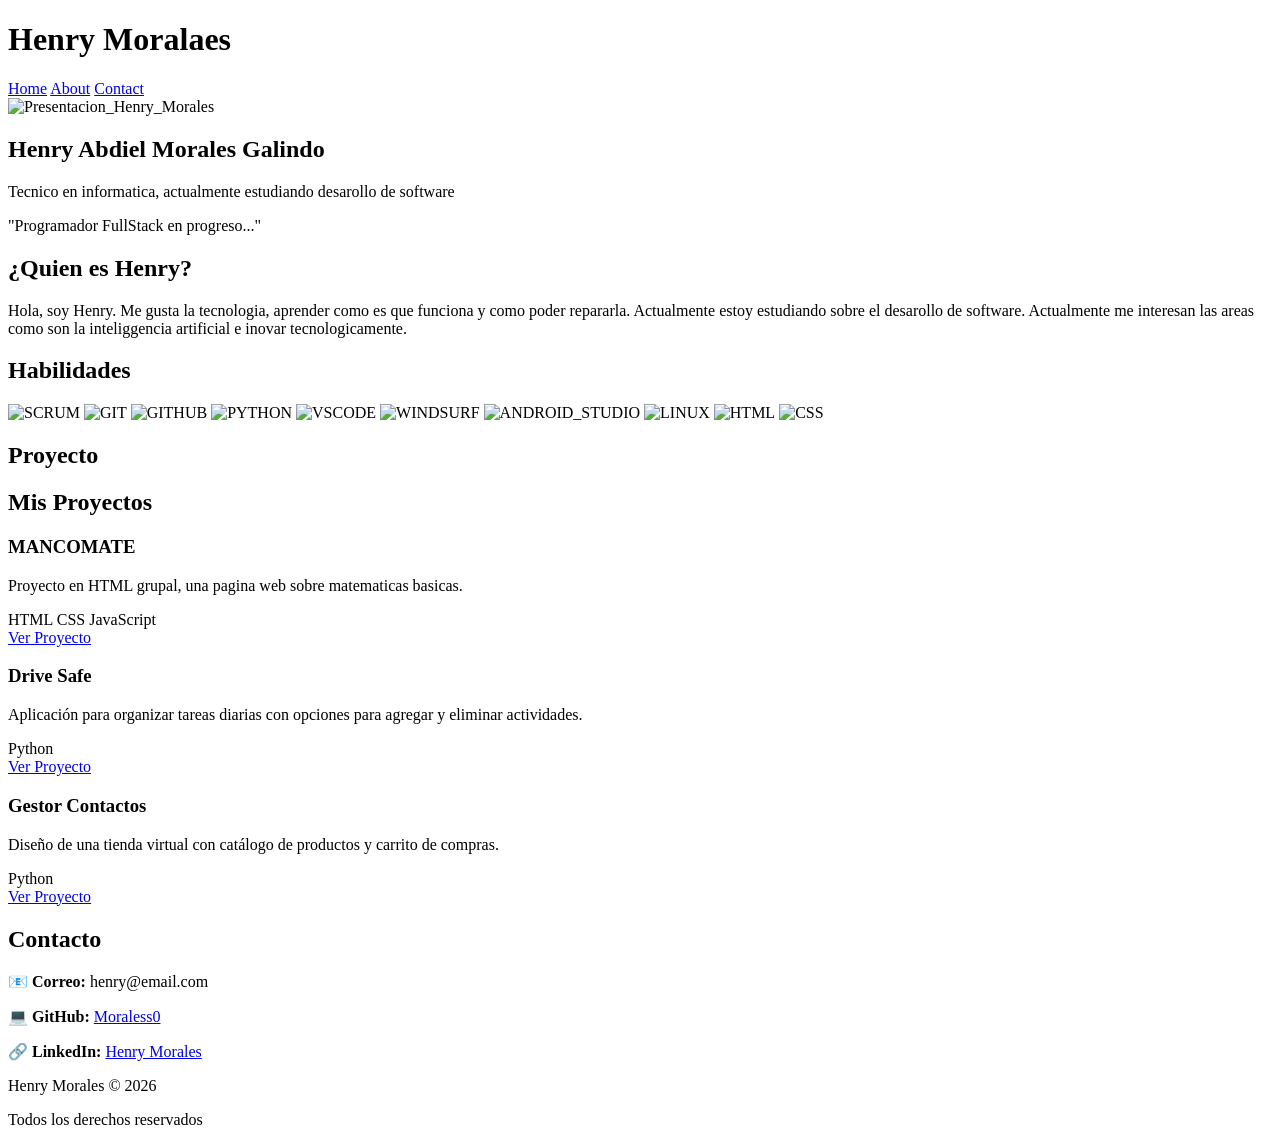
==== index.html @ f267e37b "feat: :sparkles: Se agrega informacion al portafolio" ====
<!DOCTYPE html>
<html lang='es'>

<head>
    <meta charset='utf-8'>
    <meta name='viewport' content='width=device-width, initial-scale=1'>
    <title>Henry Morales</title>
    <link rel='stylesheet' href='./css/style.css'>
</head>

<body>
    <header>
        <h1>Henry Moralaes</h1>
        <nav>
            <a href="/">Home</a>
            <a href="/about">About</a>
            <a href="/contact">Contact</a>
        </nav>
    </header>
    <section>
        <img src="./img/henry_presentacion.jpeg" alt="Presentacion_Henry_Morales" width="300">
        <h2>Henry Abdiel Morales Galindo</h2>
        <p>Tecnico en informatica, actualmente estudiando desarollo de software </p>
        <p>"Programador FullStack en progreso..."</p>
    </section>
    <section>
        <h1>¿Quien es Henry?</h1>
        <p>Hola, soy Henry. Me gusta la tecnologia, aprender como es que funciona y como poder repararla. Actualmente
            estoy estudiando sobre el desarollo de software. Actualmente me interesan las areas como son la
            inteliggencia artificial e inovar tecnologicamente.</p>
    </section>
    <section>
        <h1>Habilidades</h1>
        <img src="./img/scrum.png" alt="SCRUM" width="100px">
        <img src="./img/git-icon.svg" alt="GIT" width="100px">
        <img src="./img/github-icon.svg" alt="GITHUB" width="100px">
        <img src="./img/python.svg" alt="PYTHON" width="100px">
        <img src="./img/vscode.svg" alt="VSCODE" width="100px">
        <img src="./img/windsurf-light.svg" alt="WINDSURF" width="100px">
        <img src="./img/android-icon.svg" alt="ANDROID_STUDIO" width="100px">
        <img src="./img/linux.svg" alt="LINUX" width="100px">
        <img src="./img/html-5.svg" alt="HTML" width="100px">
        <img src="./img/css.svg" alt="CSS" width="100px">
    </section>
    <section>
        <h1>Proyecto</h1>
        <h2>Mis Proyectos</h2>

        <div class="contenedor">

            <div class="card">
                <h3>MANCOMATE</h3>
                <p>
                    Proyecto en HTML grupal, una pagina web sobre matematicas basicas.
                </p>

                <div class="tecnologias">
                    <span>HTML</span>
                    <span>CSS</span>
                    <span>JavaScript</span>
                </div>

                <a href="https://moraless0.github.io/math/index.html" class="btn">Ver Proyecto</a>
            </div>

            <div class="card">
                <h3>Drive Safe</h3>
                <p>
                    Aplicación para organizar tareas diarias
                    con opciones para agregar y eliminar actividades.
                </p>

                <div class="tecnologias">
                    <span>Python</span>
                </div>

                <a href="https://github.com/Moraless0/Drive_Safe" class="btn">Ver Proyecto</a>
            </div>

            <div class="card">
                <h3>Gestor Contactos</h3>
                <p>
                    Diseño de una tienda virtual con catálogo
                    de productos y carrito de compras.
                </p>

                <div class="tecnologias">
                    <span>Python</span>
                </div>

                <a href="https://github.com/Moraless0/Gestor_Contactos_Respaldo" class="btn">Ver Proyecto</a>
            </div>

        </div>
    </section>
    <section class="contacto">
        <h2>Contacto</h2>

        <div class="contacto-card">
            <p><strong>📧 Correo:</strong> henry@email.com</p>

            <p>
                <strong>💻 GitHub:</strong>
                <a href="https://github.com/Moraless0" target="_blank">
                    Moraless0
                </a>
            </p>

            <p>
                <strong>🔗 LinkedIn:</strong>
                <a href="https://www.linkedin.com/in/moraless0/" target="_blank">
                    Henry Morales
                </a>
            </p>
        </div>
    </section>

    <footer>
        <p>Henry Morales © 2026</p>
        <p>Todos los derechos reservados</p>
    </footer>
</body>

</html>
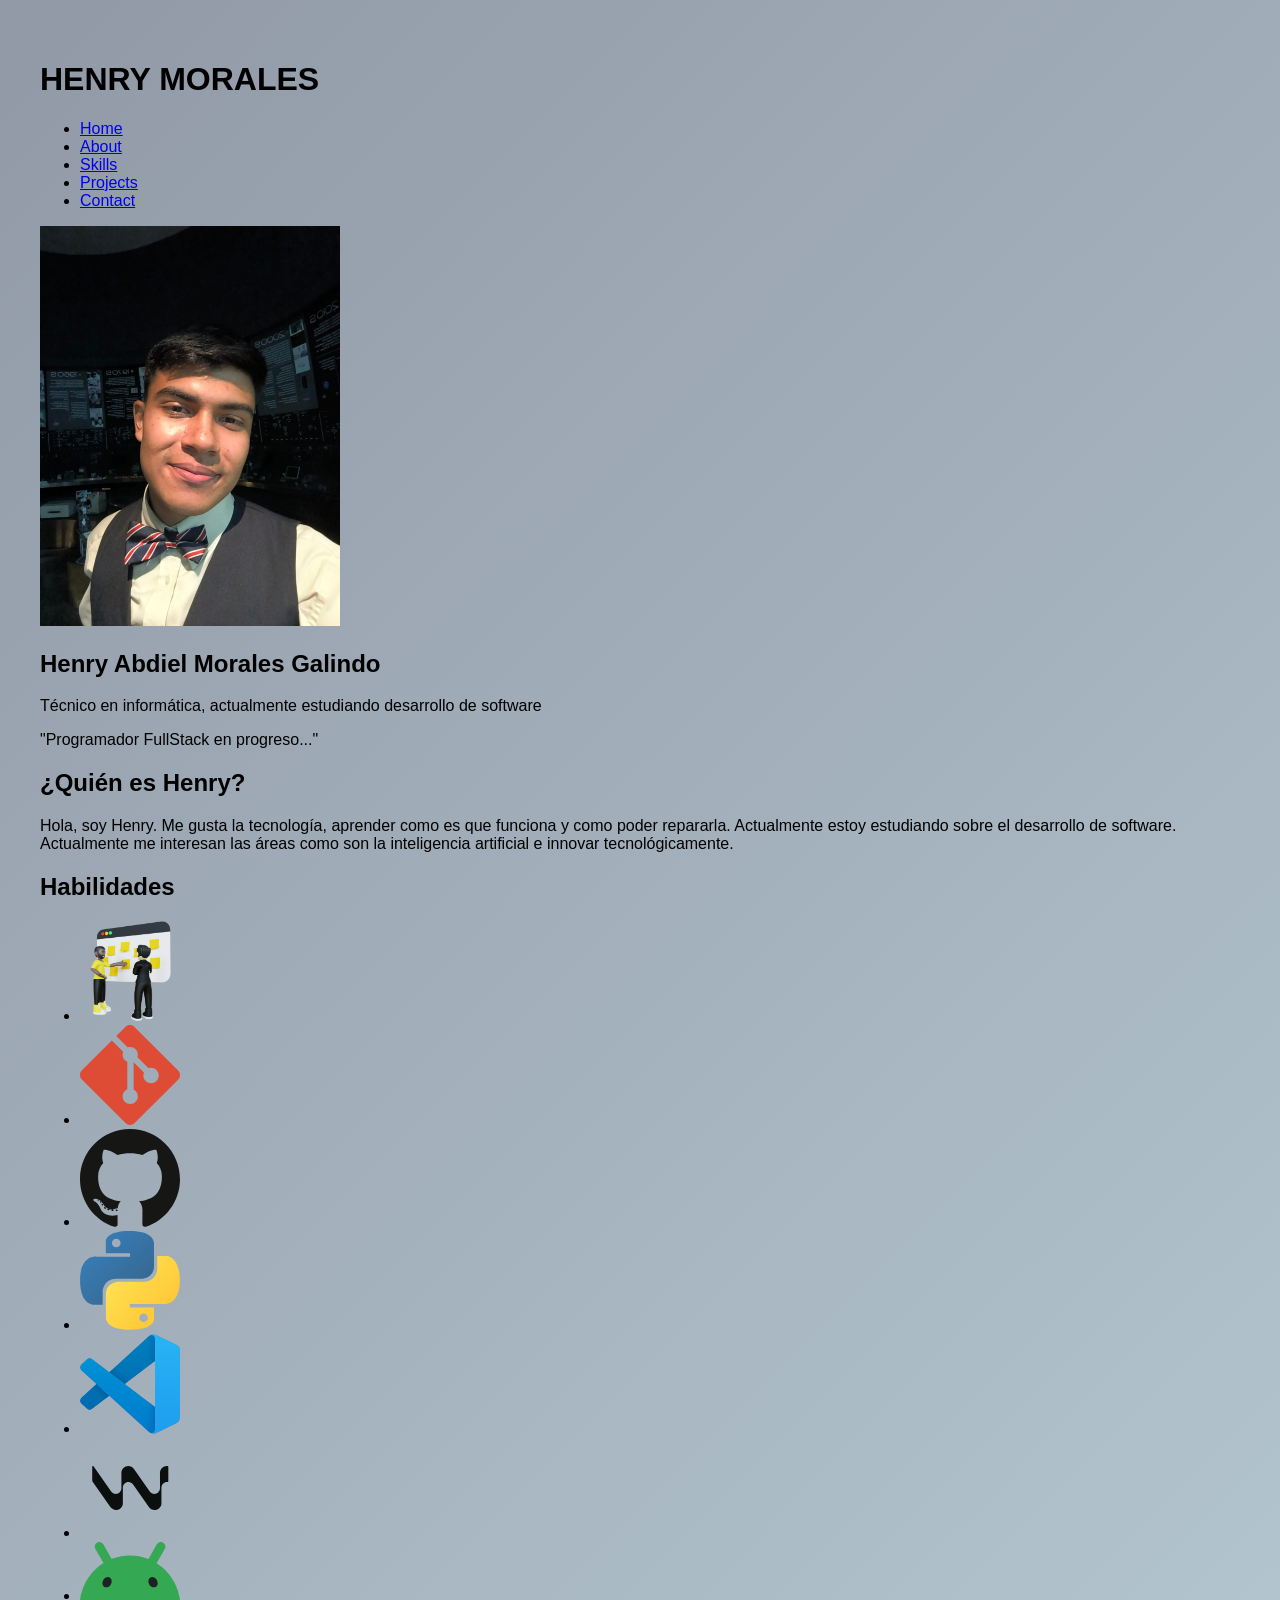
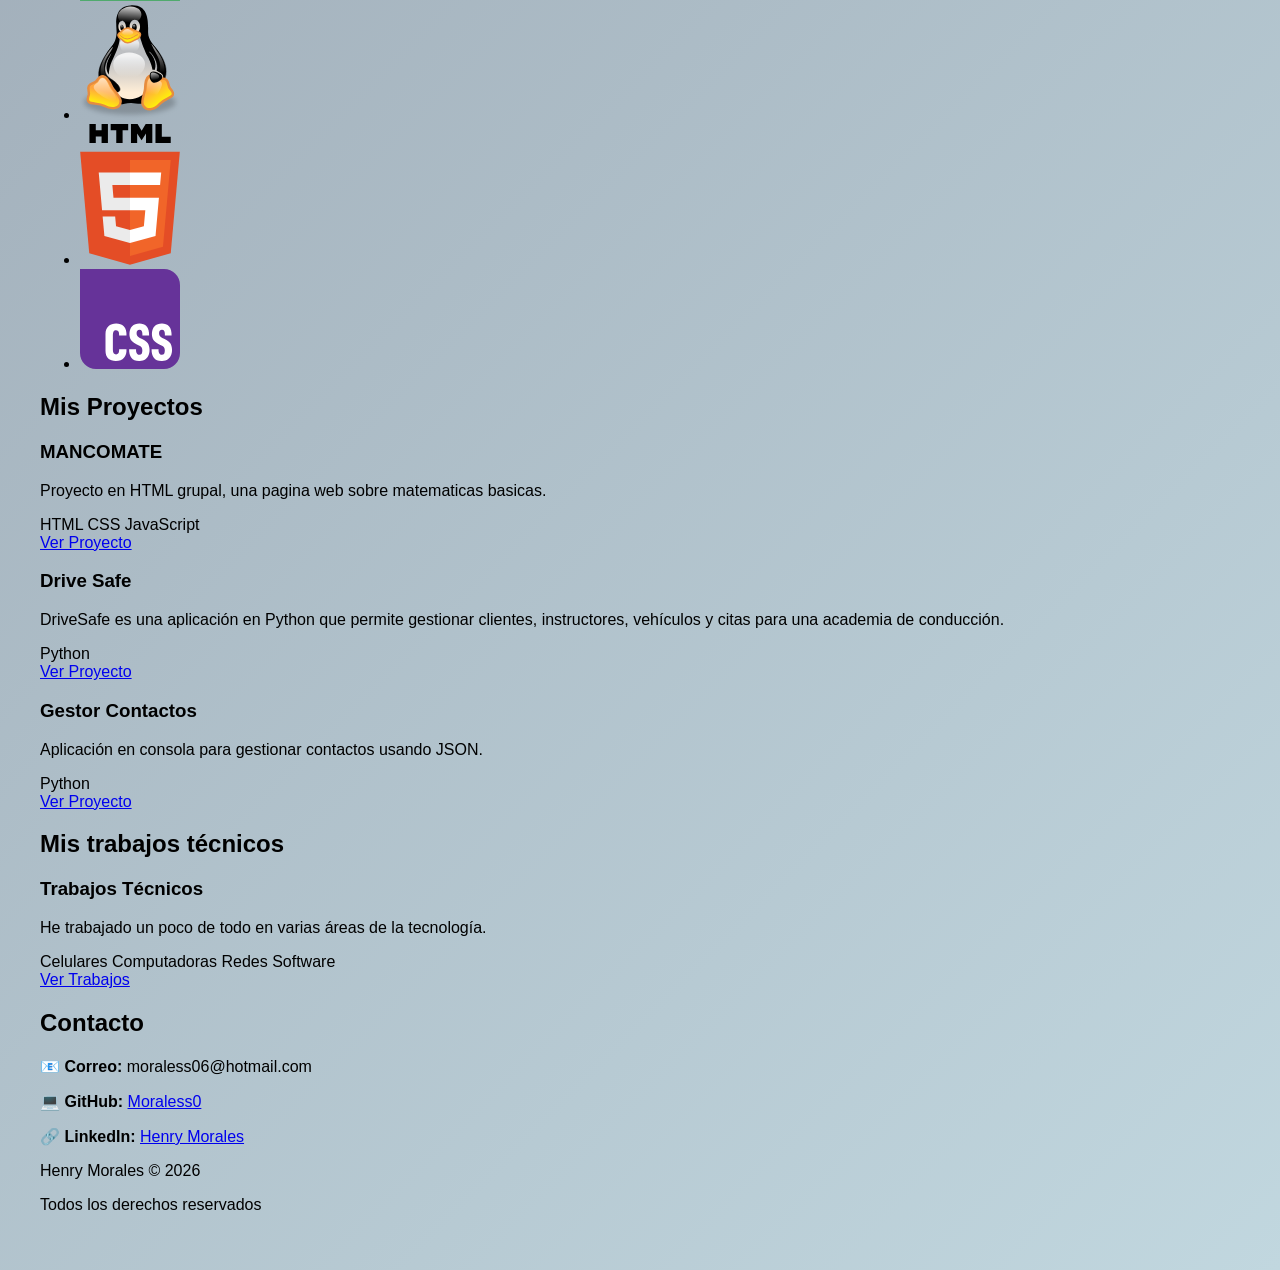
==== commit 5e208caa: "feat: :sparkles: Se agrega informacion personal al portafolio" ====
--- a/index.html
+++ b/index.html
@@ -4,117 +4,148 @@
 <head>
     <meta charset='utf-8'>
     <meta name='viewport' content='width=device-width, initial-scale=1'>
-    <title>Henry Morales</title>
+    <meta name='description'
+        content='Portafolio de Henry Morales - Técnico en informática y desarrollador FullStack en progreso. Especializado en desarrollo de software, inteligencia artificial e innovación tecnológica.'>
+    <meta name='keywords'
+        content='Henry Morales, desarrollador, FullStack, programador, software, Python, HTML, CSS, Git, GitHub'>
+    <title>Henry Morales - Portafolio Profesional</title>
     <link rel='stylesheet' href='./css/style.css'>
 </head>
 
 <body>
     <header>
-        <h1>Henry Moralaes</h1>
+        <h1>HENRY MORALES</h1>
         <nav>
-            <a href="/">Home</a>
-            <a href="/about">About</a>
-            <a href="/contact">Contact</a>
+            <ul>
+                <li><a href="#inicio">Home</a></li>
+                <li><a href="#sobre-mi">About</a></li>
+                <li><a href="#habilidades">Skills</a></li>
+                <li><a href="#proyectos">Projects</a></li>
+                <li><a href="#contacto">Contact</a></li>
+            </ul>
         </nav>
     </header>
-    <section>
-        <img src="./img/henry_presentacion.jpeg" alt="Presentacion_Henry_Morales" width="300">
-        <h2>Henry Abdiel Morales Galindo</h2>
-        <p>Tecnico en informatica, actualmente estudiando desarollo de software </p>
-        <p>"Programador FullStack en progreso..."</p>
-    </section>
-    <section>
-        <h1>¿Quien es Henry?</h1>
-        <p>Hola, soy Henry. Me gusta la tecnologia, aprender como es que funciona y como poder repararla. Actualmente
-            estoy estudiando sobre el desarollo de software. Actualmente me interesan las areas como son la
-            inteliggencia artificial e inovar tecnologicamente.</p>
-    </section>
-    <section>
-        <h1>Habilidades</h1>
-        <img src="./img/scrum.png" alt="SCRUM" width="100px">
-        <img src="./img/git-icon.svg" alt="GIT" width="100px">
-        <img src="./img/github-icon.svg" alt="GITHUB" width="100px">
-        <img src="./img/python.svg" alt="PYTHON" width="100px">
-        <img src="./img/vscode.svg" alt="VSCODE" width="100px">
-        <img src="./img/windsurf-light.svg" alt="WINDSURF" width="100px">
-        <img src="./img/android-icon.svg" alt="ANDROID_STUDIO" width="100px">
-        <img src="./img/linux.svg" alt="LINUX" width="100px">
-        <img src="./img/html-5.svg" alt="HTML" width="100px">
-        <img src="./img/css.svg" alt="CSS" width="100px">
-    </section>
-    <section>
-        <h1>Proyecto</h1>
-        <h2>Mis Proyectos</h2>
+    <main>
+        <section id="inicio" class="presentacion">
+            <img src="./img/henry_presentacion.jpeg" alt="Presentacion_Henry_Morales" width="300">
+            <h2>Henry Abdiel Morales Galindo</h2>
+            <p>Técnico en informática, actualmente estudiando desarrollo de software</p>
+            <p>"Programador FullStack en progreso..."</p>
+        </section>
+        <section id="sobre-mi">
+            <h2>¿Quién es Henry?</h2>
+            <p>Hola, soy Henry. Me gusta la tecnología, aprender como es que funciona y como poder repararla.
+                Actualmente
+                estoy estudiando sobre el desarrollo de software. Actualmente me interesan las áreas como son la
+                inteligencia artificial e innovar tecnológicamente.</p>
+        </section>
+        <section id="habilidades">
+            <h2>Habilidades</h2>
+            <ul class="lista-habilidades">
+                <li><img src="./img/scrum.png" alt="Logo de SCRUM framework" width="100px"></li>
+                <li><img src="./img/git-icon.svg" alt="Logo de Git control de versiones" width="100px"></li>
+                <li><img src="./img/github-icon.svg" alt="Logo de GitHub plataforma" width="100px"></li>
+                <li><img src="./img/python.svg" alt="Logo de Python lenguaje de programación" width="100px"></li>
+                <li><img src="./img/vscode.svg" alt="Logo de Visual Studio Code editor" width="100px"></li>
+                <li><img src="./img/windsurf-light.svg" alt="Logo de Windsurf IDE" width="100px"></li>
+                <li><img src="./img/android-icon.svg" alt="Logo de Android Studio" width="100px"></li>
+                <li><img src="./img/linux.svg" alt="Logo de Linux sistema operativo" width="100px"></li>
+                <li><img src="./img/html-5.svg" alt="Logo de HTML5" width="100px"></li>
+                <li><img src="./img/css.svg" alt="Logo de CSS3" width="100px"></li>
+            </ul>
+        </section>
+        <section id="proyectos">
+            <h2>Mis Proyectos</h2>
 
-        <div class="contenedor">
+            <div class="contenedor-proyectos">
 
-            <div class="card">
-                <h3>MANCOMATE</h3>
+                <article class="tarjeta">
+                    <h3>MANCOMATE</h3>
+                    <p>
+                        Proyecto en HTML grupal, una pagina web sobre matematicas basicas.
+                    </p>
+
+                    <div class="tecnologias">
+                        <span>HTML</span>
+                        <span>CSS</span>
+                        <span>JavaScript</span>
+                    </div>
+
+                    <a href="https://moraless0.github.io/math/index.html" class="btn">Ver Proyecto</a>
+                </article>
+
+                <article class="tarjeta">
+                    <h3>Drive Safe</h3>
+                    <p>
+                        DriveSafe es una aplicación en Python que permite gestionar
+                        clientes, instructores, vehículos y citas para una academia de conducción.
+                    </p>
+
+                    <div class="tecnologias">
+                        <span>Python</span>
+                    </div>
+
+                    <a href="https://github.com/Moraless0/Drive_Safe" class="btn">Ver Proyecto</a>
+                </article>
+
+                <article class="tarjeta">
+                    <h3>Gestor Contactos</h3>
+                    <p>
+                        Aplicación en consola para gestionar contactos usando JSON.
+                    </p>
+
+                    <div class="tecnologias">
+                        <span>Python</span>
+                    </div>
+
+                    <a href="https://github.com/Moraless0/Gestor_Contactos_Respaldo" class="btn">Ver Proyecto</a>
+                </article>
+
+            </div>
+        </section>
+
+        <section id="trabajos-tecnicos">
+            <h2>Mis trabajos técnicos</h2>
+            <div class="contenedor-proyectos">
+                <article class="tarjeta">
+                    <h3>Trabajos Técnicos</h3>
+                    <p>
+                        He trabajado un poco de todo en varias áreas de la tecnología.
+                    </p>
+
+                    <div class="tecnologias">
+                        <span>Celulares</span>
+                        <span>Computadoras</span>
+                        <span>Redes</span>
+                        <span>Software</span>
+                    </div>
+
+                    <a href="trabajos-tecnicos.html" class="btn">Ver Trabajos</a>
+                </article>
+            </div>
+        </section>
+        <section id="contacto" class="contacto">
+            <h2>Contacto</h2>
+
+            <div class="tarjeta-contacto">
+                <p><strong>📧 Correo:</strong> moraless06@hotmail.com</p>
+
                 <p>
-                    Proyecto en HTML grupal, una pagina web sobre matematicas basicas.
+                    <strong>💻 GitHub:</strong>
+                    <a href="https://github.com/Moraless0" target="_blank">
+                        Moraless0
+                    </a>
                 </p>
 
-                <div class="tecnologias">
-                    <span>HTML</span>
-                    <span>CSS</span>
-                    <span>JavaScript</span>
-                </div>
-
-                <a href="https://moraless0.github.io/math/index.html" class="btn">Ver Proyecto</a>
+                <p>
+                    <strong>🔗 LinkedIn:</strong>
+                    <a href="https://www.linkedin.com/in/moraless0/" target="_blank">
+                        Henry Morales
+                    </a>
+                </p>
             </div>
-
-            <div class="card">
-                <h3>Drive Safe</h3>
-                <p>
-                    Aplicación para organizar tareas diarias
-                    con opciones para agregar y eliminar actividades.
-                </p>
-
-                <div class="tecnologias">
-                    <span>Python</span>
-                </div>
-
-                <a href="https://github.com/Moraless0/Drive_Safe" class="btn">Ver Proyecto</a>
-            </div>
-
-            <div class="card">
-                <h3>Gestor Contactos</h3>
-                <p>
-                    Diseño de una tienda virtual con catálogo
-                    de productos y carrito de compras.
-                </p>
-
-                <div class="tecnologias">
-                    <span>Python</span>
-                </div>
-
-                <a href="https://github.com/Moraless0/Gestor_Contactos_Respaldo" class="btn">Ver Proyecto</a>
-            </div>
-
-        </div>
-    </section>
-    <section class="contacto">
-        <h2>Contacto</h2>
-
-        <div class="contacto-card">
-            <p><strong>📧 Correo:</strong> henry@email.com</p>
-
-            <p>
-                <strong>💻 GitHub:</strong>
-                <a href="https://github.com/Moraless0" target="_blank">
-                    Moraless0
-                </a>
-            </p>
-
-            <p>
-                <strong>🔗 LinkedIn:</strong>
-                <a href="https://www.linkedin.com/in/moraless0/" target="_blank">
-                    Henry Morales
-                </a>
-            </p>
-        </div>
-    </section>
-
+        </section>
+    </main>
     <footer>
         <p>Henry Morales © 2026</p>
         <p>Todos los derechos reservados</p>
--- a/css/style.css
+++ b/css/style.css
@@ -0,0 +1,8 @@
+body {
+    font-family: Arial, sans-serif;
+    background: #C1D7DF;
+    background: linear-gradient(315deg, #C1D7DF, #9199A6);
+    margin: 0;
+    padding: 40px;
+}
+
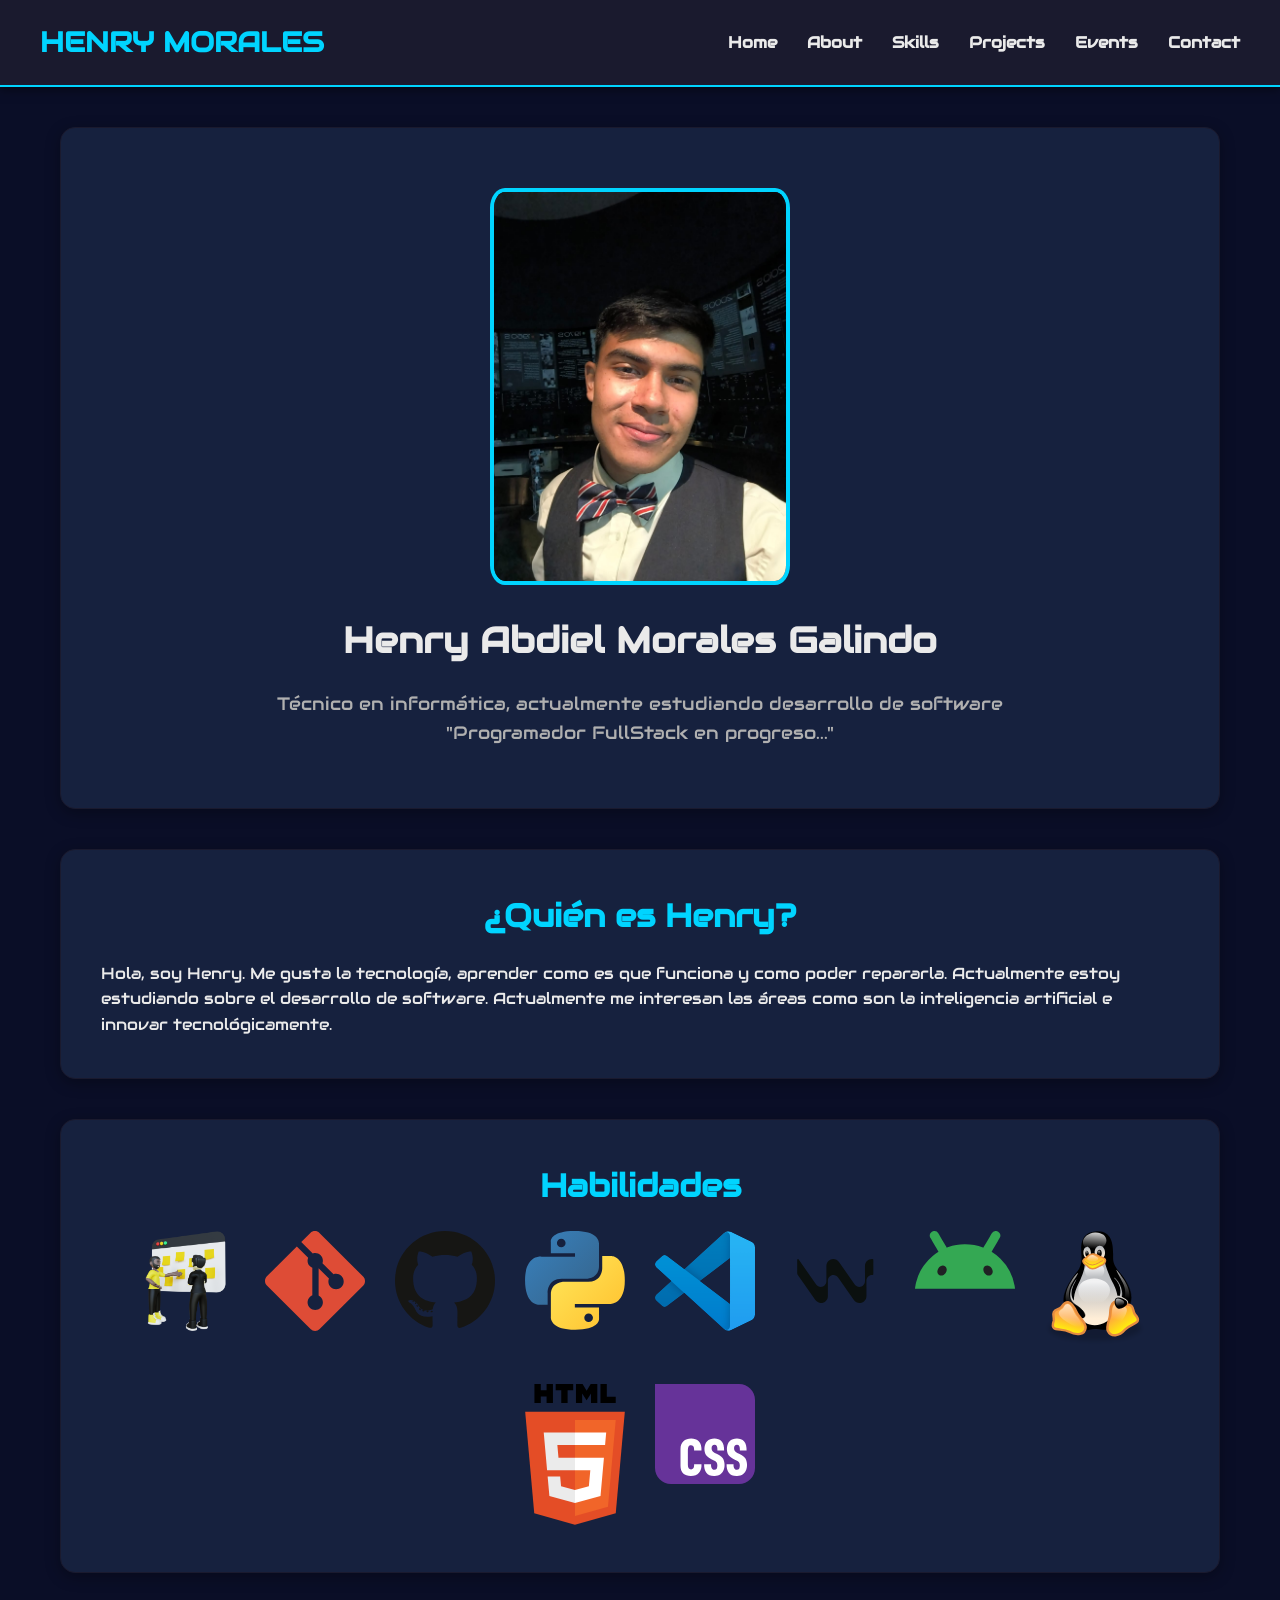
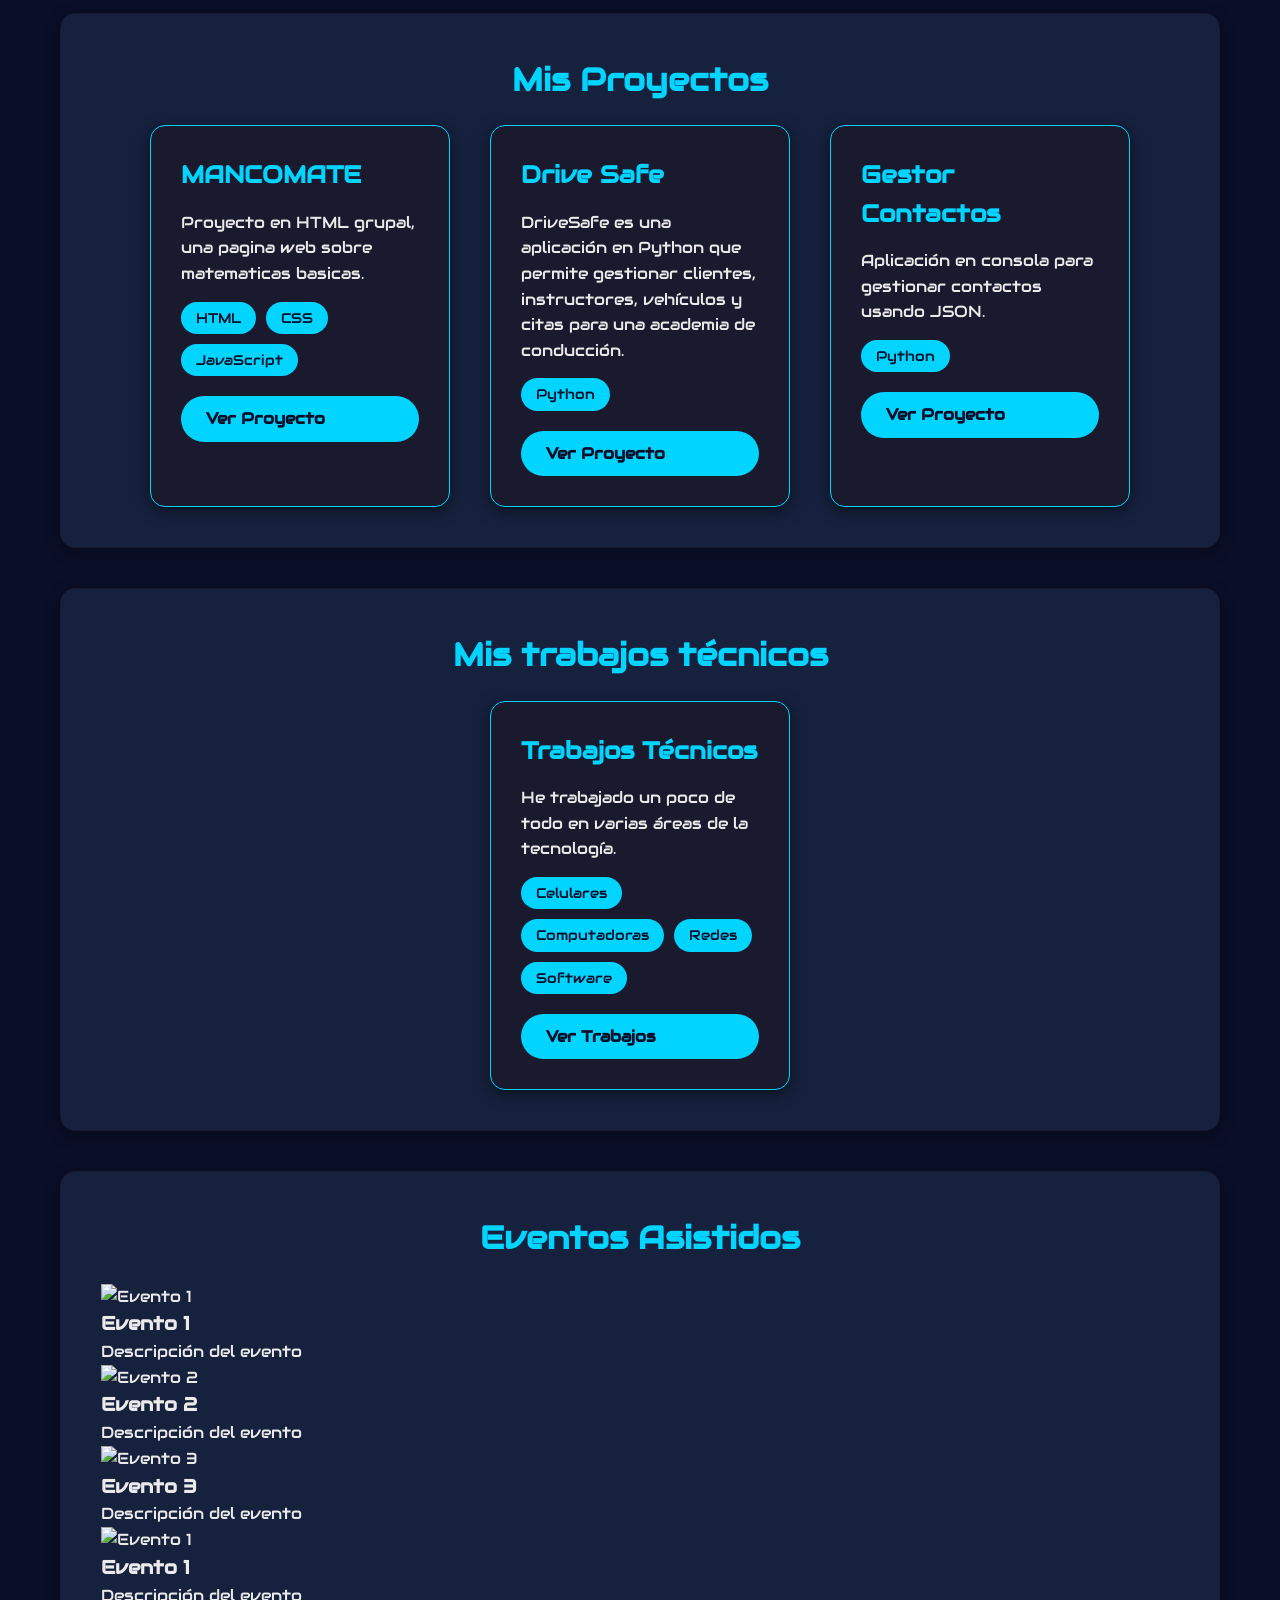
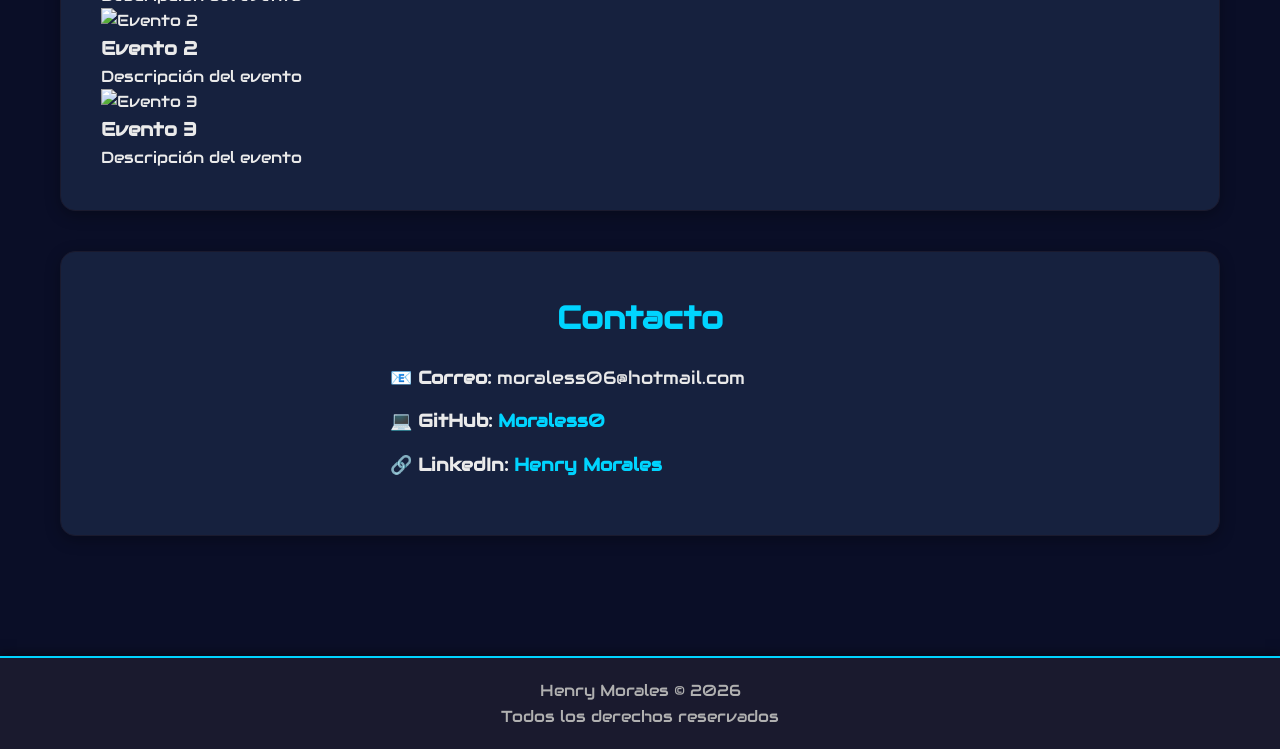
==== commit b25641e9: "feat: :sparkles: Se agrega apartado de eventos" ====
--- a/index.html
+++ b/index.html
@@ -21,6 +21,7 @@
                 <li><a href="#sobre-mi">About</a></li>
                 <li><a href="#habilidades">Skills</a></li>
                 <li><a href="#proyectos">Projects</a></li>
+                <li><a href="#eventos">Events</a></li>
                 <li><a href="#contacto">Contact</a></li>
             </ul>
         </nav>
@@ -124,6 +125,60 @@
                 </article>
             </div>
         </section>
+
+        <section id="eventos">
+            <h2>Eventos Asistidos</h2>
+            <div class="galeria">
+                <div class="item-galeria">
+                    <img src="./img/evento1.jpg" alt="Evento 1">
+                    <div class="descripcion">
+                        <h3>Evento 1</h3>
+                        <p>Descripción del evento</p>
+                    </div>
+                </div>
+
+                <div class="item-galeria">
+                    <img src="./img/evento2.jpg" alt="Evento 2">
+                    <div class="descripcion">
+                        <h3>Evento 2</h3>
+                        <p>Descripción del evento</p>
+                    </div>
+                </div>
+
+                <div class="item-galeria">
+                    <img src="./img/evento3.jpg" alt="Evento 3">
+                    <div class="descripcion">
+                        <h3>Evento 3</h3>
+                        <p>Descripción del evento</p>
+                    </div>
+                </div>
+
+                <div class="item-galeria">
+                    <img src="./img/evento1.jpg" alt="Evento 1">
+                    <div class="descripcion">
+                        <h3>Evento 1</h3>
+                        <p>Descripción del evento</p>
+                    </div>
+                </div>
+
+                <div class="item-galeria">
+                    <img src="./img/evento2.jpg" alt="Evento 2">
+                    <div class="descripcion">
+                        <h3>Evento 2</h3>
+                        <p>Descripción del evento</p>
+                    </div>
+                </div>
+
+                <div class="item-galeria">
+                    <img src="./img/evento3.jpg" alt="Evento 3">
+                    <div class="descripcion">
+                        <h3>Evento 3</h3>
+                        <p>Descripción del evento</p>
+                    </div>
+                </div>
+            </div>
+        </section>
+
         <section id="contacto" class="contacto">
             <h2>Contacto</h2>
 
--- a/css/style.css
+++ b/css/style.css
@@ -1,8 +1,326 @@
+* {
+    margin: 0;
+    padding: 0;
+    box-sizing: border-box;
+}
+
+@font-face {
+    font-family: 'Audiowide';
+    src: url('../fonts/Audiowide-Regular.ttf') format('truetype');
+}
+
+
+
 body {
-    font-family: Arial, sans-serif;
-    background: #C1D7DF;
-    background: linear-gradient(315deg, #C1D7DF, #9199A6);
-    margin: 0;
+    font-family: 'Audiowide', Arial, sans-serif;
+    background: #0a0e27;
+    color: #eaeaea;
+    line-height: 1.6;
+}
+
+header {
+    background: #1a1a2e;
+    padding: 20px 40px;
+    display: flex;
+    justify-content: space-between;
+    align-items: center;
+    box-shadow: 0 2px 10px rgba(0, 0, 0, 0.5);
+    position: sticky;
+    top: 0;
+    z-index: 1000;
+    border-bottom: 2px solid #00d4ff;
+}
+
+header h1 {
+    color: #00d4ff;
+    font-size: 28px;
+}
+
+nav ul {
+    list-style: none;
+    display: flex;
+    gap: 30px;
+}
+
+nav a {
+    text-decoration: none;
+    color: #eaeaea;
+    font-weight: bold;
+    transition: color 0.3s;
+}
+
+nav a:hover {
+    color: #00d4ff;
+}
+
+main {
+    max-width: 1200px;
+    margin: 0 auto;
+    padding: 40px 20px;
+}
+
+section {
+    background: #16213e;
     padding: 40px;
-}
-
+    margin-bottom: 40px;
+    border-radius: 15px;
+    box-shadow: 0 4px 15px rgba(0, 0, 0, 0.3);
+    border: 1px solid #1a1a2e;
+}
+
+section h2 {
+    color: #00d4ff;
+    font-size: 32px;
+    margin-bottom: 20px;
+    text-align: center;
+}
+
+.presentacion {
+    text-align: center;
+    padding: 60px 40px;
+}
+
+.presentacion img {
+    border-radius: 5%;
+    border: 4px solid #00d4ff;
+    margin-bottom: 20px;
+}
+
+.presentacion h2 {
+    font-size: 36px;
+    color: #eaeaea;
+}
+
+.presentacion p {
+    font-size: 18px;
+    color: #b0b0b0;
+}
+
+.lista-habilidades {
+    list-style: none;
+    display: flex;
+    flex-wrap: wrap;
+    justify-content: center;
+    gap: 30px;
+}
+
+.lista-habilidades li {
+    text-align: center;
+}
+
+.lista-habilidades img {
+    transition: transform 0.3s;
+}
+
+.lista-habilidades img:hover {
+    transform: scale(1.1);
+}
+
+.contenedor-proyectos {
+    display: flex;
+    flex-wrap: wrap;
+    gap: 40px;
+    justify-content: center;
+}
+
+.tarjeta {
+    background: #1a1a2e;
+    padding: 30px;
+    border-radius: 15px;
+    box-shadow: 0 4px 15px rgba(0, 0, 0, 0.5);
+    width: 300px;
+    max-width: 100%;
+    flex: 0 0 auto;
+    transition: transform 0.3s, box-shadow 0.3s;
+    border: 1px solid #00d4ff;
+    display: flex;
+    flex-direction: column;
+}
+
+.tarjeta:hover {
+    transform: translateY(-5px);
+    box-shadow: 0 8px 25px rgba(0, 212, 255, 0.4);
+    border-color: #00d4ff;
+}
+
+.tarjeta h3 {
+    color: #00d4ff;
+    font-size: 24px;
+    margin-bottom: 15px;
+}
+
+.tarjeta p {
+    color: #eaeaea;
+    margin-bottom: 15px;
+}
+
+.tecnologias {
+    display: flex;
+    flex-wrap: wrap;
+    gap: 10px;
+    margin-bottom: 20px;
+}
+
+.tecnologias span {
+    background: #00d4ff;
+    color: #0a0e27;
+    padding: 5px 15px;
+    border-radius: 20px;
+    font-size: 14px;
+}
+
+.btn {
+    display: inline-block;
+    background: #00d4ff;
+    color: #0a0e27;
+    padding: 10px 25px;
+    text-decoration: none;
+    border-radius: 25px;
+    font-weight: bold;
+    transition: background 0.3s;
+}
+
+.btn:hover {
+    background: #eaeaea;
+}
+
+.tarjeta-contacto {
+    max-width: 500px;
+    margin: 0 auto;
+}
+
+.tarjeta-contacto p {
+    font-size: 18px;
+    margin-bottom: 15px;
+}
+
+.tarjeta-contacto a {
+    color: #00d4ff;
+    text-decoration: none;
+    font-weight: bold;
+}
+
+.tarjeta-contacto a:hover {
+    text-decoration: underline;
+}
+
+footer {
+    background: #1a1a2e;
+    text-align: center;
+    padding: 20px;
+    margin-top: 40px;
+    box-shadow: 0 -2px 10px rgba(0, 0, 0, 0.5);
+    border-top: 2px solid #00d4ff;
+}
+
+footer p {
+    color: #b0b0b0;
+}
+
+@media (max-width: 768px) {
+    header {
+        flex-direction: column;
+        padding: 10px 15px;
+    }
+
+    header h1 {
+        font-size: 20px;
+        margin-bottom: 10px;
+    }
+
+    nav ul {
+        flex-direction: row;
+        flex-wrap: wrap;
+        gap: 10px;
+        justify-content: center;
+    }
+
+    nav a {
+        font-size: 12px;
+    }
+
+    main {
+        padding: 20px 15px;
+    }
+
+    section {
+        padding: 25px 20px;
+    }
+
+    section h2 {
+        font-size: 28px;
+    }
+
+    .presentacion {
+        padding: 40px 20px;
+    }
+
+    .presentacion img {
+        width: 200px;
+    }
+
+    .presentacion h2 {
+        font-size: 28px;
+    }
+
+    .presentacion p {
+        font-size: 16px;
+    }
+
+    .contenedor-proyectos {
+        gap: 20px;
+    }
+
+    .tarjeta {
+        width: 100%;
+        padding: 25px 20px;
+    }
+
+    .tarjeta h3 {
+        font-size: 20px;
+    }
+
+    .lista-habilidades {
+        gap: 20px;
+    }
+
+    .lista-habilidades img {
+        width: 80px;
+    }
+}
+
+@media (max-width: 480px) {
+    header {
+        padding: 8px 10px;
+    }
+
+    header h1 {
+        font-size: 18px;
+        margin-bottom: 8px;
+    }
+
+    nav ul {
+        gap: 8px;
+    }
+
+    nav a {
+        font-size: 11px;
+        padding: 5px 8px;
+    }
+
+    section h2 {
+        font-size: 24px;
+    }
+
+    .presentacion h2 {
+        font-size: 24px;
+    }
+
+    .tarjeta h3 {
+        font-size: 18px;
+    }
+
+    .tarjeta p {
+        font-size: 14px;
+    }
+}
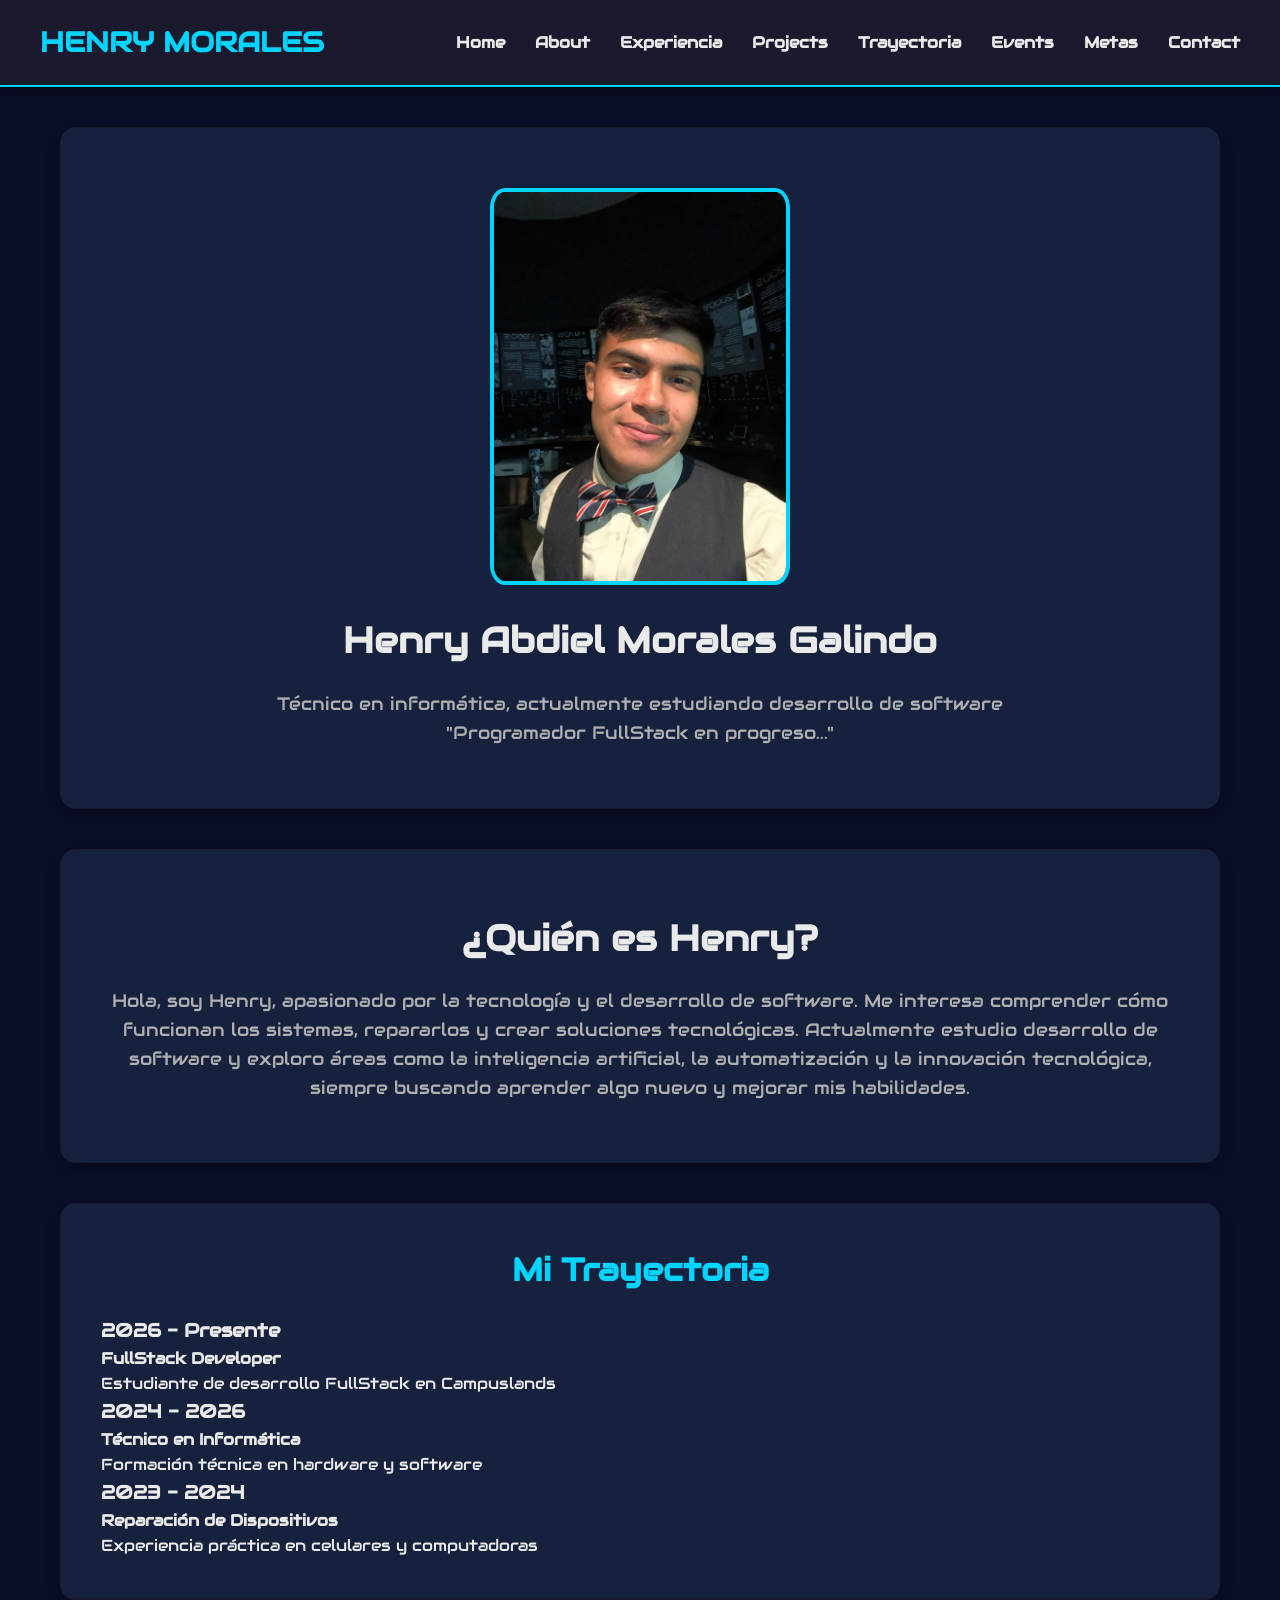
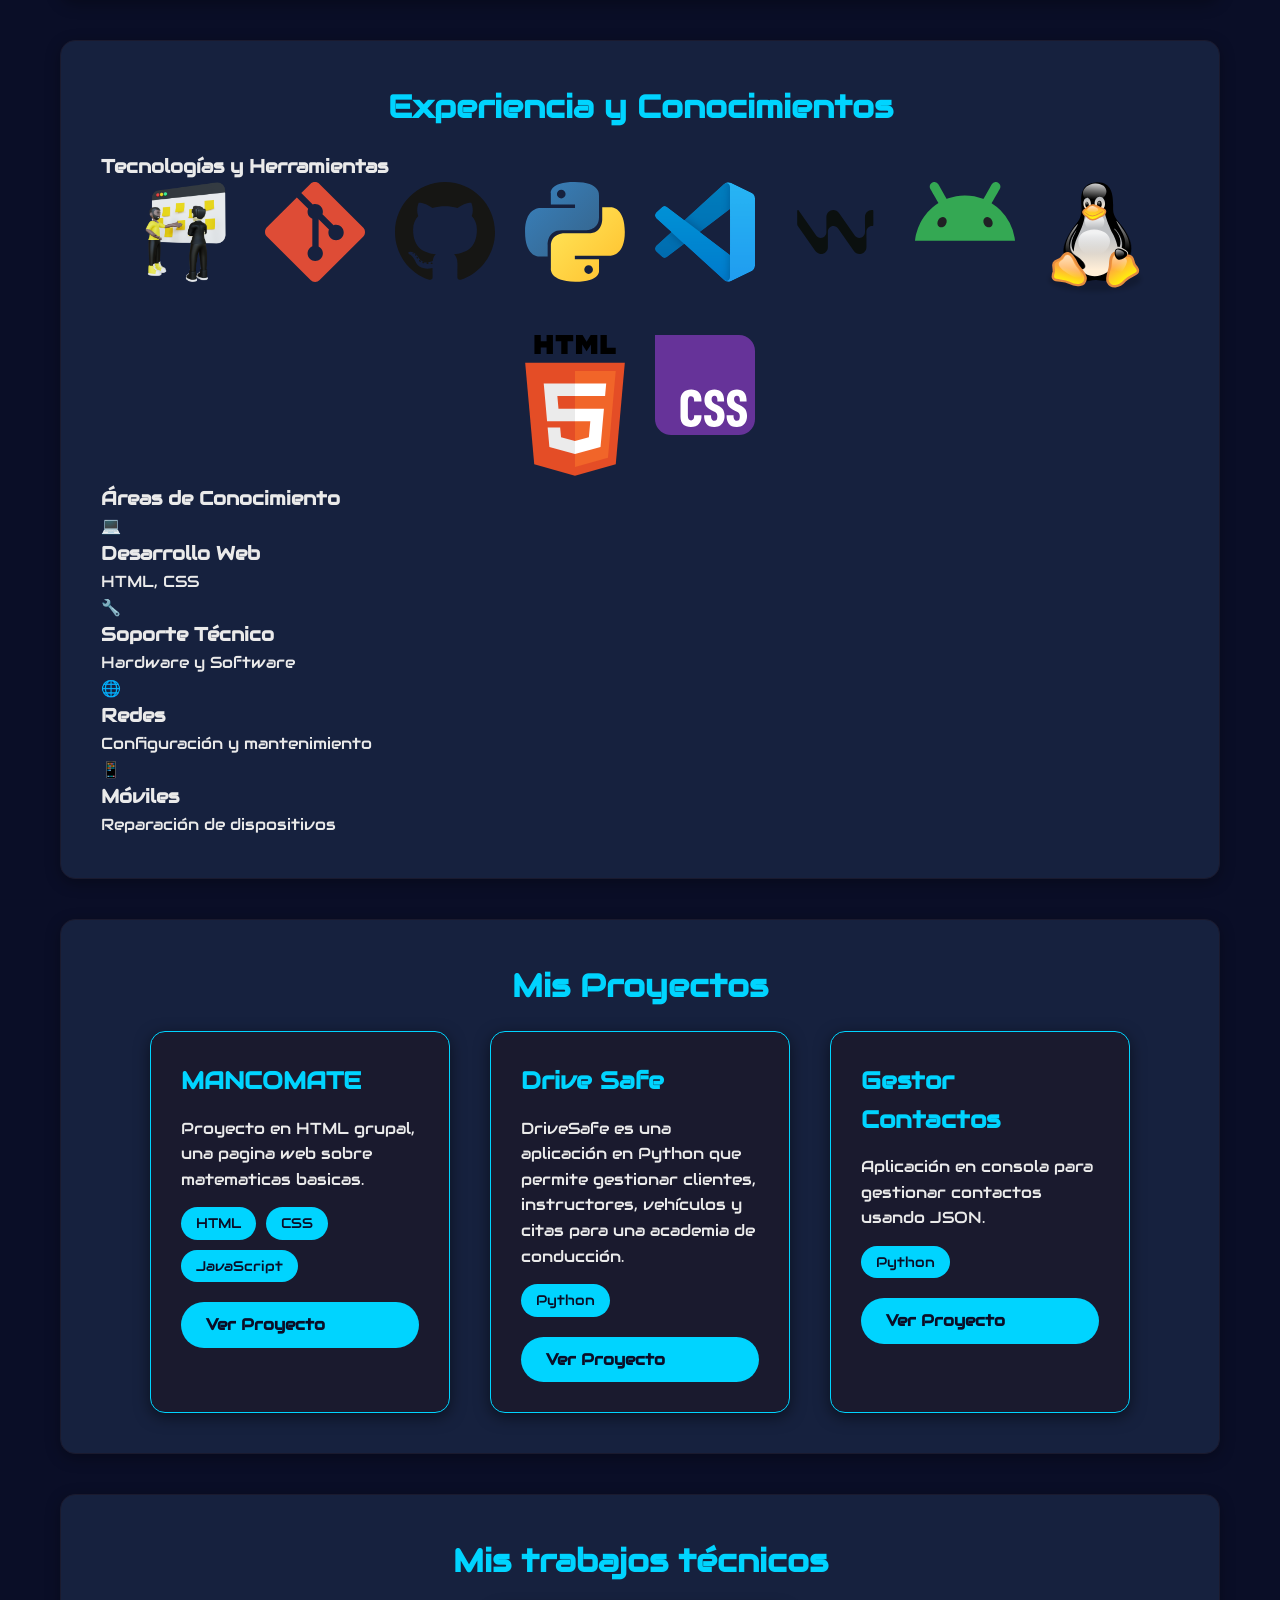
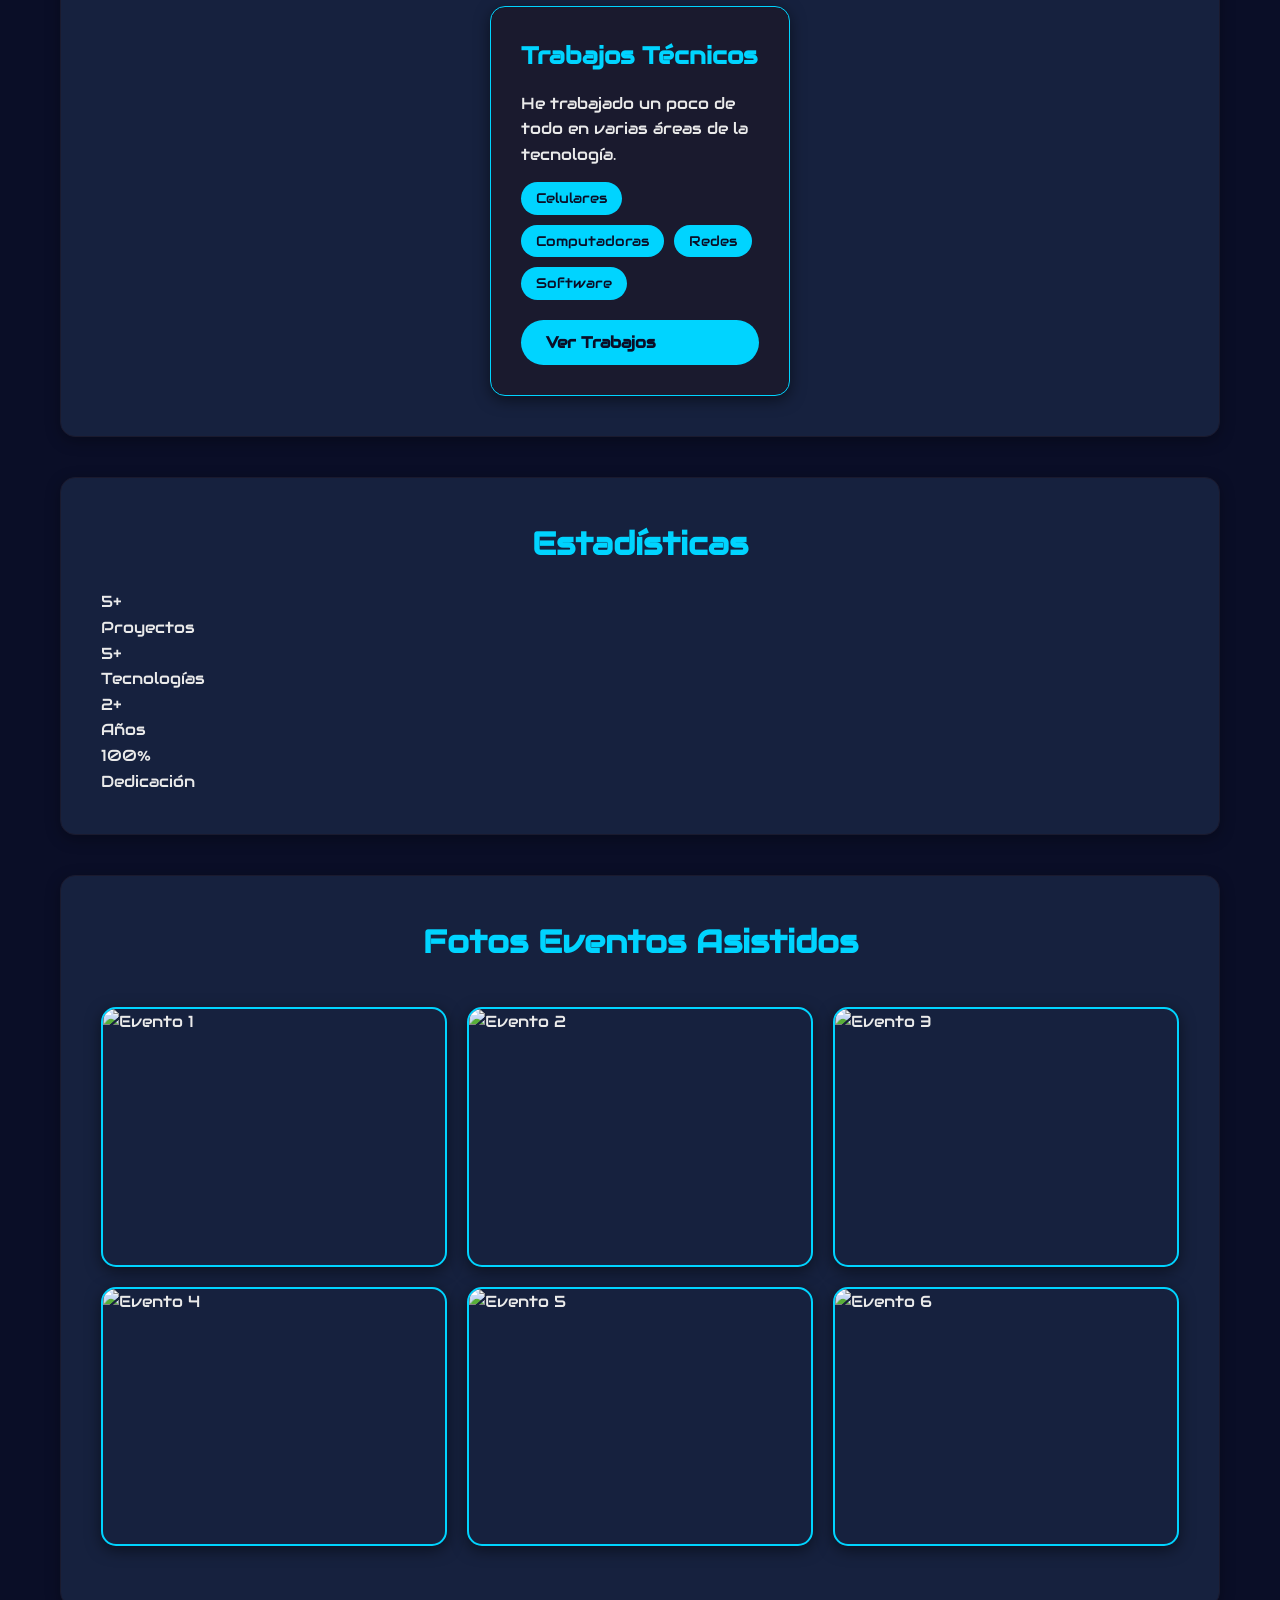
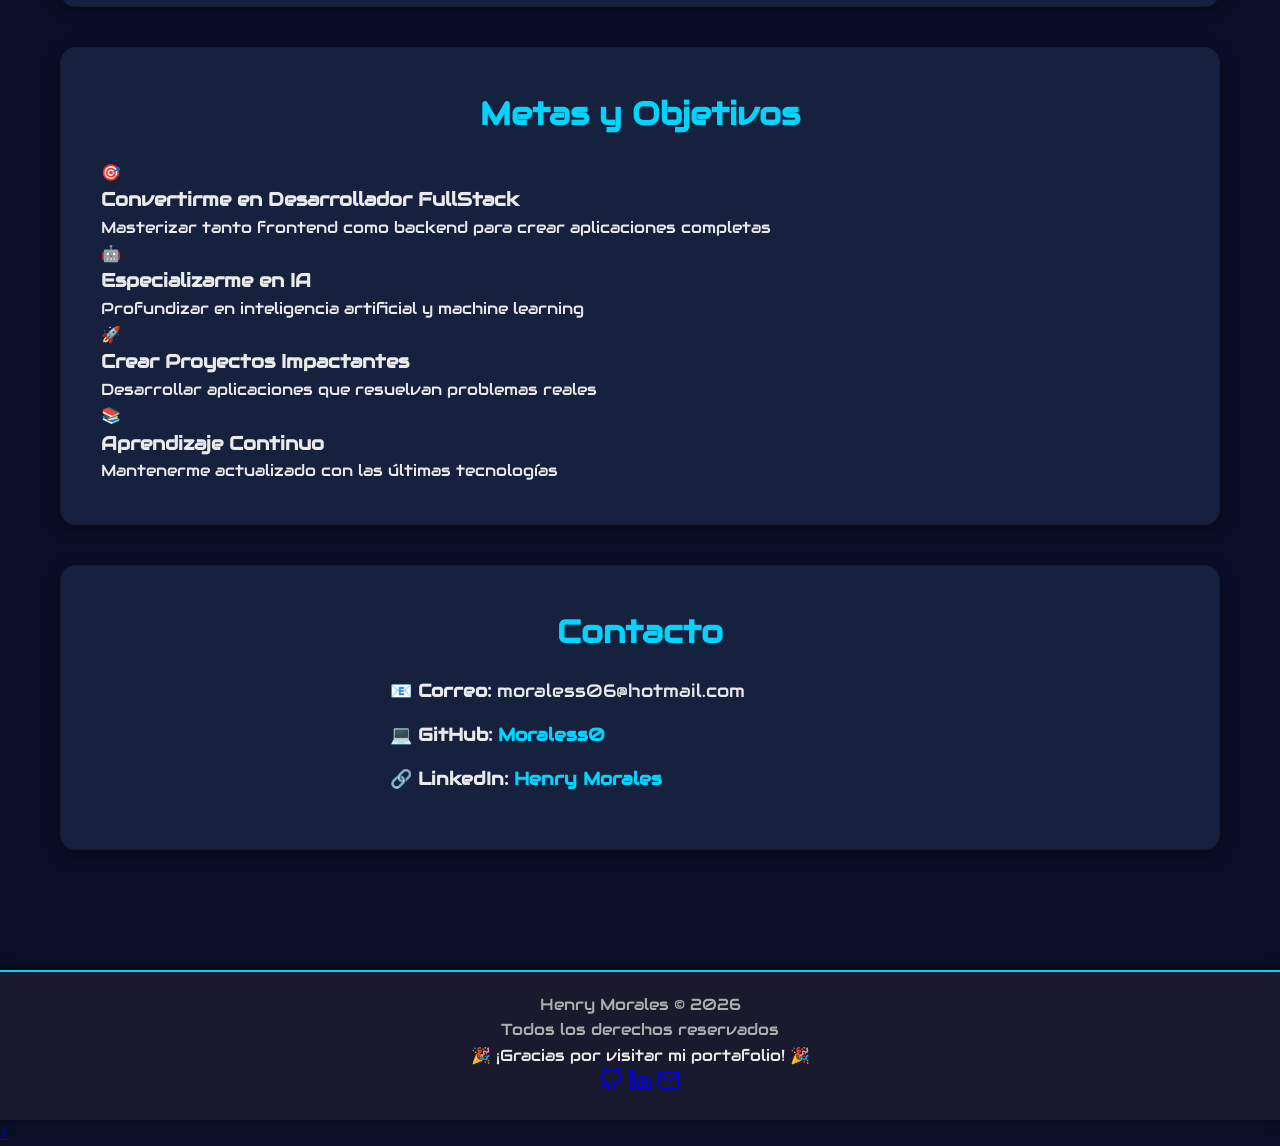
==== commit d8b22502: "feat: :tada: Se agregan nuevos apartados a mi portafolio" ====
--- a/index.html
+++ b/index.html
@@ -6,7 +6,8 @@
     <meta name='viewport' content='width=device-width, initial-scale=1'>
     <meta name='description'
         content='Portafolio de Henry Morales - Técnico en informática y desarrollador FullStack en progreso. Especializado en desarrollo de software, inteligencia artificial e innovación tecnológica.'>
-    <meta name='keywords'
+    <link rel="shortcut icon" href="./img/nombre.ico" />
+        <meta name='keywords'
         content='Henry Morales, desarrollador, FullStack, programador, software, Python, HTML, CSS, Git, GitHub'>
     <title>Henry Morales - Portafolio Profesional</title>
     <link rel='stylesheet' href='./css/style.css'>
@@ -19,9 +20,11 @@
             <ul>
                 <li><a href="#inicio">Home</a></li>
                 <li><a href="#sobre-mi">About</a></li>
-                <li><a href="#habilidades">Skills</a></li>
+                <li><a href="#experiencia">Experiencia</a></li>
                 <li><a href="#proyectos">Projects</a></li>
+                <li><a href="#timeline">Trayectoria</a></li>
                 <li><a href="#eventos">Events</a></li>
+                <li><a href="#metas">Metas</a></li>
                 <li><a href="#contacto">Contact</a></li>
             </ul>
         </nav>
@@ -33,28 +36,92 @@
             <p>Técnico en informática, actualmente estudiando desarrollo de software</p>
             <p>"Programador FullStack en progreso..."</p>
         </section>
-        <section id="sobre-mi">
+        <section id="sobre-mi" class="presentacion">
             <h2>¿Quién es Henry?</h2>
-            <p>Hola, soy Henry. Me gusta la tecnología, aprender como es que funciona y como poder repararla.
-                Actualmente
-                estoy estudiando sobre el desarrollo de software. Actualmente me interesan las áreas como son la
-                inteligencia artificial e innovar tecnológicamente.</p>
-        </section>
-        <section id="habilidades">
-            <h2>Habilidades</h2>
-            <ul class="lista-habilidades">
-                <li><img src="./img/scrum.png" alt="Logo de SCRUM framework" width="100px"></li>
-                <li><img src="./img/git-icon.svg" alt="Logo de Git control de versiones" width="100px"></li>
-                <li><img src="./img/github-icon.svg" alt="Logo de GitHub plataforma" width="100px"></li>
-                <li><img src="./img/python.svg" alt="Logo de Python lenguaje de programación" width="100px"></li>
-                <li><img src="./img/vscode.svg" alt="Logo de Visual Studio Code editor" width="100px"></li>
-                <li><img src="./img/windsurf-light.svg" alt="Logo de Windsurf IDE" width="100px"></li>
-                <li><img src="./img/android-icon.svg" alt="Logo de Android Studio" width="100px"></li>
-                <li><img src="./img/linux.svg" alt="Logo de Linux sistema operativo" width="100px"></li>
-                <li><img src="./img/html-5.svg" alt="Logo de HTML5" width="100px"></li>
-                <li><img src="./img/css.svg" alt="Logo de CSS3" width="100px"></li>
-            </ul>
-        </section>
+            <p>
+                Hola, soy Henry, apasionado por la tecnología y el desarrollo de software. Me interesa comprender cómo funcionan los sistemas, repararlos y crear soluciones tecnológicas.
+
+                Actualmente estudio desarrollo de software y exploro áreas como la inteligencia artificial, la automatización y la innovación tecnológica, siempre buscando aprender algo nuevo y mejorar mis habilidades.              
+            </p>
+        </section>
+
+        <section id="timeline">
+            <h2>Mi Trayectoria</h2>
+            <div class="timeline">
+                <div class="timeline-item">
+                    <div class="timeline-content">
+                        <h3>2026 - Presente</h3>
+                        <h4>FullStack Developer</h4>
+                        <p>Estudiante de desarrollo FullStack en Campuslands</p>
+                    </div>
+                </div>
+
+                <div class="timeline-item">
+                    <div class="timeline-content">
+                        <h3>2024 - 2026</h3>
+                        <h4>Técnico en Informática</h4>
+                        <p>Formación técnica en hardware y software</p>
+                    </div>
+                </div>
+
+                <div class="timeline-item">
+                    <div class="timeline-content">
+                        <h3>2023 - 2024</h3>
+                        <h4>Reparación de Dispositivos</h4>
+                        <p>Experiencia práctica en celulares y computadoras</p>
+                    </div>
+                </div>
+            </div>
+        </section>
+
+        <section id="experiencia">
+            <h2>Experiencia y Conocimientos</h2>
+
+            <div class="experiencia-container">
+                <div class="habilidades-section">
+                    <h3>Tecnologías y Herramientas</h3>
+                    <ul class="lista-habilidades">
+                        <li><img src="./img/scrum.png" alt="Logo de SCRUM framework" width="100px"></li>
+                        <li><img src="./img/git-icon.svg" alt="Logo de Git control de versiones" width="100px"></li>
+                        <li><img src="./img/github-icon.svg" alt="Logo de GitHub plataforma" width="100px"></li>
+                        <li><img src="./img/python.svg" alt="Logo de Python lenguaje de programación" width="100px"></li>
+                        <li><img src="./img/vscode.svg" alt="Logo de Visual Studio Code editor" width="100px"></li>
+                        <li><img src="./img/windsurf-light.svg" alt="Logo de Windsurf IDE" width="100px"></li>
+                        <li><img src="./img/android-icon.svg" alt="Logo de Android Studio" width="100px"></li>
+                        <li><img src="./img/linux.svg" alt="Logo de Linux sistema operativo" width="100px"></li>
+                        <li><img src="./img/html-5.svg" alt="Logo de HTML5" width="100px"></li>
+                        <li><img src="./img/css.svg" alt="Logo de CSS3" width="100px"></li>
+                    </ul>
+                </div>
+
+                <div class="areas-section">
+                    <h3>Áreas de Conocimiento</h3>
+                    <div class="servicios-grid">
+                        <div class="servicio-card">
+                            <div class="servicio-icon">💻</div>
+                            <h3>Desarrollo Web</h3>
+                            <p>HTML, CSS</p>
+                        </div>
+                        <div class="servicio-card">
+                            <div class="servicio-icon">🔧</div>
+                            <h3>Soporte Técnico</h3>
+                            <p>Hardware y Software</p>
+                        </div>
+                        <div class="servicio-card">
+                            <div class="servicio-icon">🌐</div>
+                            <h3>Redes</h3>
+                            <p>Configuración y mantenimiento</p>
+                        </div>
+                        <div class="servicio-card">
+                            <div class="servicio-icon">📱</div>
+                            <h3>Móviles</h3>
+                            <p>Reparación de dispositivos</p>
+                        </div>
+                    </div>
+                </div>
+            </div>
+        </section>
+
         <section id="proyectos">
             <h2>Mis Proyectos</h2>
 
@@ -126,55 +193,112 @@
             </div>
         </section>
 
+        <section id="estadisticas">
+            <h2>Estadísticas</h2>
+            <div class="stats-container">
+                <div class="stat-item">
+                    <div class="stat-number">5+</div>
+                    <div class="stat-label">Proyectos</div>
+                </div>
+                <div class="stat-item">
+                    <div class="stat-number">5+</div>
+                    <div class="stat-label">Tecnologías</div>
+                </div>
+                <div class="stat-item">
+                    <div class="stat-number">2+</div>
+                    <div class="stat-label">Años</div>
+                </div>
+                <div class="stat-item">
+                    <div class="stat-number">100%</div>
+                    <div class="stat-label">Dedicación</div>
+                </div>
+            </div>
+        </section>
+
         <section id="eventos">
-            <h2>Eventos Asistidos</h2>
+            <h2>Fotos Eventos Asistidos</h2>
             <div class="galeria">
                 <div class="item-galeria">
-                    <img src="./img/evento1.jpg" alt="Evento 1">
-                    <div class="descripcion">
-                        <h3>Evento 1</h3>
-                        <p>Descripción del evento</p>
-                    </div>
-                </div>
-
-                <div class="item-galeria">
-                    <img src="./img/evento2.jpg" alt="Evento 2">
-                    <div class="descripcion">
-                        <h3>Evento 2</h3>
-                        <p>Descripción del evento</p>
-                    </div>
-                </div>
-
-                <div class="item-galeria">
-                    <img src="./img/evento3.jpg" alt="Evento 3">
+                    <img src="./img/evento1.jpeg" alt="Evento 1">
+                    <div class="descripcion">
+                        <h3>Build with AI</h3>
+                        <p>Evento de GDG Guatemala
+                            <br>
+                            Santiago Carrillo
+                        </p>
+                    </div>
+                </div>
+
+                <div class="item-galeria">
+                    <img src="./img/evento2.jpeg" alt="Evento 2">
+                    <div class="descripcion">
+                        <h3>AI DEV</h3>
+                        <p>Evento de GDG Guatemala
+                            <br>
+                            Cecilia Castillo
+                        </p>
+                    </div>
+                </div>
+
+                <div class="item-galeria">
+                    <img src="./img/evento3.jpeg" alt="Evento 3">
+                    <div class="descripcion">
+                        <h3>AI DEV</h3>
+                        <p>Evento de GDG Guatemala
+                            <br>
+                            Erick Sosa
+                        </p>
+                    </div>
+                </div>
+
+                <div class="item-galeria">
+                    <img src="./img/evento4.jpg" alt="Evento 4">
+                    <div class="descripcion">
+                        <h3>Google I/O Extended</h3>
+                        <p>GDG Guatemala</p>
+                    </div>
+                </div>
+
+                <div class="item-galeria">
+                    <img src="./img/evento5.jpeg" alt="Evento 5">
+                    <div class="descripcion">
+                        <h3>AI DEV</h3>
+                        <p>Erasmo Hernández</p>
+                    </div>
+                </div>
+
+                <div class="item-galeria">
+                    <img src="./img/evento6.jpeg" alt="Evento 6">
                     <div class="descripcion">
                         <h3>Evento 3</h3>
                         <p>Descripción del evento</p>
                     </div>
                 </div>
-
-                <div class="item-galeria">
-                    <img src="./img/evento1.jpg" alt="Evento 1">
-                    <div class="descripcion">
-                        <h3>Evento 1</h3>
-                        <p>Descripción del evento</p>
-                    </div>
-                </div>
-
-                <div class="item-galeria">
-                    <img src="./img/evento2.jpg" alt="Evento 2">
-                    <div class="descripcion">
-                        <h3>Evento 2</h3>
-                        <p>Descripción del evento</p>
-                    </div>
-                </div>
-
-                <div class="item-galeria">
-                    <img src="./img/evento3.jpg" alt="Evento 3">
-                    <div class="descripcion">
-                        <h3>Evento 3</h3>
-                        <p>Descripción del evento</p>
-                    </div>
+            </div>
+        </section>
+
+        <section id="metas">
+            <h2>Metas y Objetivos</h2>
+            <div class="metas-container">
+                <div class="meta-item">
+                    <div class="meta-icon">🎯</div>
+                    <h3>Convertirme en Desarrollador FullStack</h3>
+                    <p>Masterizar tanto frontend como backend para crear aplicaciones completas</p>
+                </div>
+                <div class="meta-item">
+                    <div class="meta-icon">🤖</div>
+                    <h3>Especializarme en IA</h3>
+                    <p>Profundizar en inteligencia artificial y machine learning</p>
+                </div>
+                <div class="meta-item">
+                    <div class="meta-icon">🚀</div>
+                    <h3>Crear Proyectos Impactantes</h3>
+                    <p>Desarrollar aplicaciones que resuelvan problemas reales</p>
+                </div>
+                <div class="meta-item">
+                    <div class="meta-icon">📚</div>
+                    <h3>Aprendizaje Continuo</h3>
+                    <p>Mantenerme actualizado con las últimas tecnologías</p>
                 </div>
             </div>
         </section>
@@ -202,9 +326,36 @@
         </section>
     </main>
     <footer>
-        <p>Henry Morales © 2026</p>
-        <p>Todos los derechos reservados</p>
+        <div class="footer-content">
+            <p>Henry Morales © <span class="easter-egg">2026</span></p>
+            <p>Todos los derechos reservados</p>
+            <div class="hidden-message">🎉 ¡Gracias por visitar mi portafolio! 🎉</div>
+            <div class="social-links">
+                <a href="https://github.com/Moraless0" target="_blank" class="social-icon" aria-label="GitHub">
+                    <svg width="24" height="24" viewBox="0 0 24 24" fill="none" stroke="currentColor" stroke-width="2">
+                        <path d="M9 19c-5 1.5-5-2.5-7-3m14 6v-3.87a3.37 3.37 0 0 0-.94-2.61c3.14-.35 6.44-1.54 6.44-7A5.44 5.44 0 0 0 20 4.77 5.07 5.07 0 0 0 19.91 1S18.73.65 16 2.48a13.38 13.38 0 0 0-7 0C6.27.65 5.09 1 5.09 1A5.07 5.07 0 0 0 5 4.77a5.44 5.44 0 0 0-1.5 3.78c0 5.42 3.3 6.61 6.44 7A3.37 3.37 0 0 0 9 18.13V22"></path>
+                    </svg>
+                </a>
+                <a href="https://linkedin.com" target="_blank" class="social-icon" aria-label="LinkedIn">
+                    <svg width="24" height="24" viewBox="0 0 24 24" fill="none" stroke="currentColor" stroke-width="2">
+                        <path d="M16 8a6 6 0 0 1 6 6v7h-4v-7a2 2 0 0 0-2-2 2 2 0 0 0-2 2v7h-4v-7a6 6 0 0 1 6-6z"></path>
+                        <rect x="2" y="9" width="4" height="12"></rect>
+                        <circle cx="4" cy="4" r="2"></circle>
+                    </svg>
+                </a>
+                <a href="mailto:moraless06@hotmail.com" class="social-icon" aria-label="Email">
+                    <svg width="24" height="24" viewBox="0 0 24 24" fill="none" stroke="currentColor" stroke-width="2">
+                        <path d="M4 4h16c1.1 0 2 .9 2 2v12c0 1.1-.9 2-2 2H4c-1.1 0-2-.9-2-2V6c0-1.1.9-2 2-2z"></path>
+                        <polyline points="22,6 12,13 2,6"></polyline>
+                    </svg>
+                </a>
+            </div>
+        </div>
     </footer>
+
+    <a href="#inicio" class="scroll-top" aria-label="Volver arriba">
+        ↑
+    </a>
 </body>
 
 </html>
--- a/css/style.css
+++ b/css/style.css
@@ -324,3 +324,152 @@
         font-size: 14px;
     }
 }
+
+/* Estilos para página de trabajos técnicos */
+.introduccion {
+    text-align: center;
+    background: #16213e;
+    padding: 40px;
+    margin-bottom: 40px;
+    border-radius: 15px;
+    box-shadow: 0 4px 15px rgba(0, 0, 0, 0.3);
+    border: 1px solid #1a1a2e;
+}
+
+.introduccion h2 {
+    color: #00d4ff;
+    font-size: 36px;
+    margin-bottom: 15px;
+}
+
+.introduccion p {
+    color: #b0b0b0;
+    font-size: 18px;
+}
+
+.galeria {
+    display: grid;
+    grid-template-columns: repeat(auto-fit, minmax(300px, 1fr));
+    gap: 20px;
+    padding: 20px 0;
+}
+
+.item-galeria {
+    position: relative;
+    border-radius: 15px;
+    overflow: hidden;
+    box-shadow: 0 4px 15px rgba(0, 0, 0, 0.5);
+    transition: transform 0.3s, box-shadow 0.3s;
+    cursor: pointer;
+    border: 2px solid #00d4ff;
+    width: 100%;
+    max-width: 350px;
+    aspect-ratio: 4/3;
+}
+
+.item-galeria:hover {
+    transform: scale(1.05);
+    box-shadow: 0 8px 25px rgba(0, 212, 255, 0.4);
+    border-color: #00d4ff;
+}
+
+.item-galeria img {
+    width: 100%;
+    height: 250px;
+    object-fit: cover;
+    display: block;
+}
+
+.descripcion {
+    position: absolute;
+    bottom: 0;
+    left: 0;
+    right: 0;
+    background: linear-gradient(to top, rgba(26, 26, 46, 0.95), transparent);
+    padding: 20px;
+    transform: translateY(100%);
+    transition: transform 0.3s;
+}
+
+.item-galeria:hover .descripcion {
+    transform: translateY(0);
+}
+
+.descripcion h3 {
+    color: #00d4ff;
+    font-size: 20px;
+    margin-bottom: 5px;
+}
+
+.descripcion p {
+    color: #eaeaea;
+    font-size: 14px;
+}
+
+/* Media queries para trabajos técnicos */
+@media (max-width: 768px) {
+    .introduccion {
+        padding: 25px 20px;
+    }
+
+    .introduccion h2 {
+        font-size: 28px;
+    }
+
+    .introduccion p {
+        font-size: 16px;
+    }
+
+    .galeria {
+        grid-template-columns: repeat(auto-fit, minmax(250px, 1fr));
+        gap: 15px;
+    }
+
+    .item-galeria {
+        max-width: 100%;
+        aspect-ratio: 4/3;
+    }
+
+    .item-galeria img {
+        height: 200px;
+    }
+
+    .descripcion h3 {
+        font-size: 18px;
+    }
+
+    .descripcion p {
+        font-size: 12px;
+    }
+}
+
+@media (max-width: 480px) {
+    .introduccion h2 {
+        font-size: 24px;
+    }
+
+    .galeria {
+        grid-template-columns: 1fr;
+        gap: 15px;
+    }
+
+    .item-galeria {
+        max-width: 100%;
+        aspect-ratio: auto;
+    }
+
+    .item-galeria img {
+        width: 100%;
+        height: auto;
+        max-height: 250px;
+        object-fit: cover;
+    }
+
+    .descripcion {
+        padding: 15px;
+    }
+
+    .descripcion h3 {
+        font-size: 16px;
+    }
+}
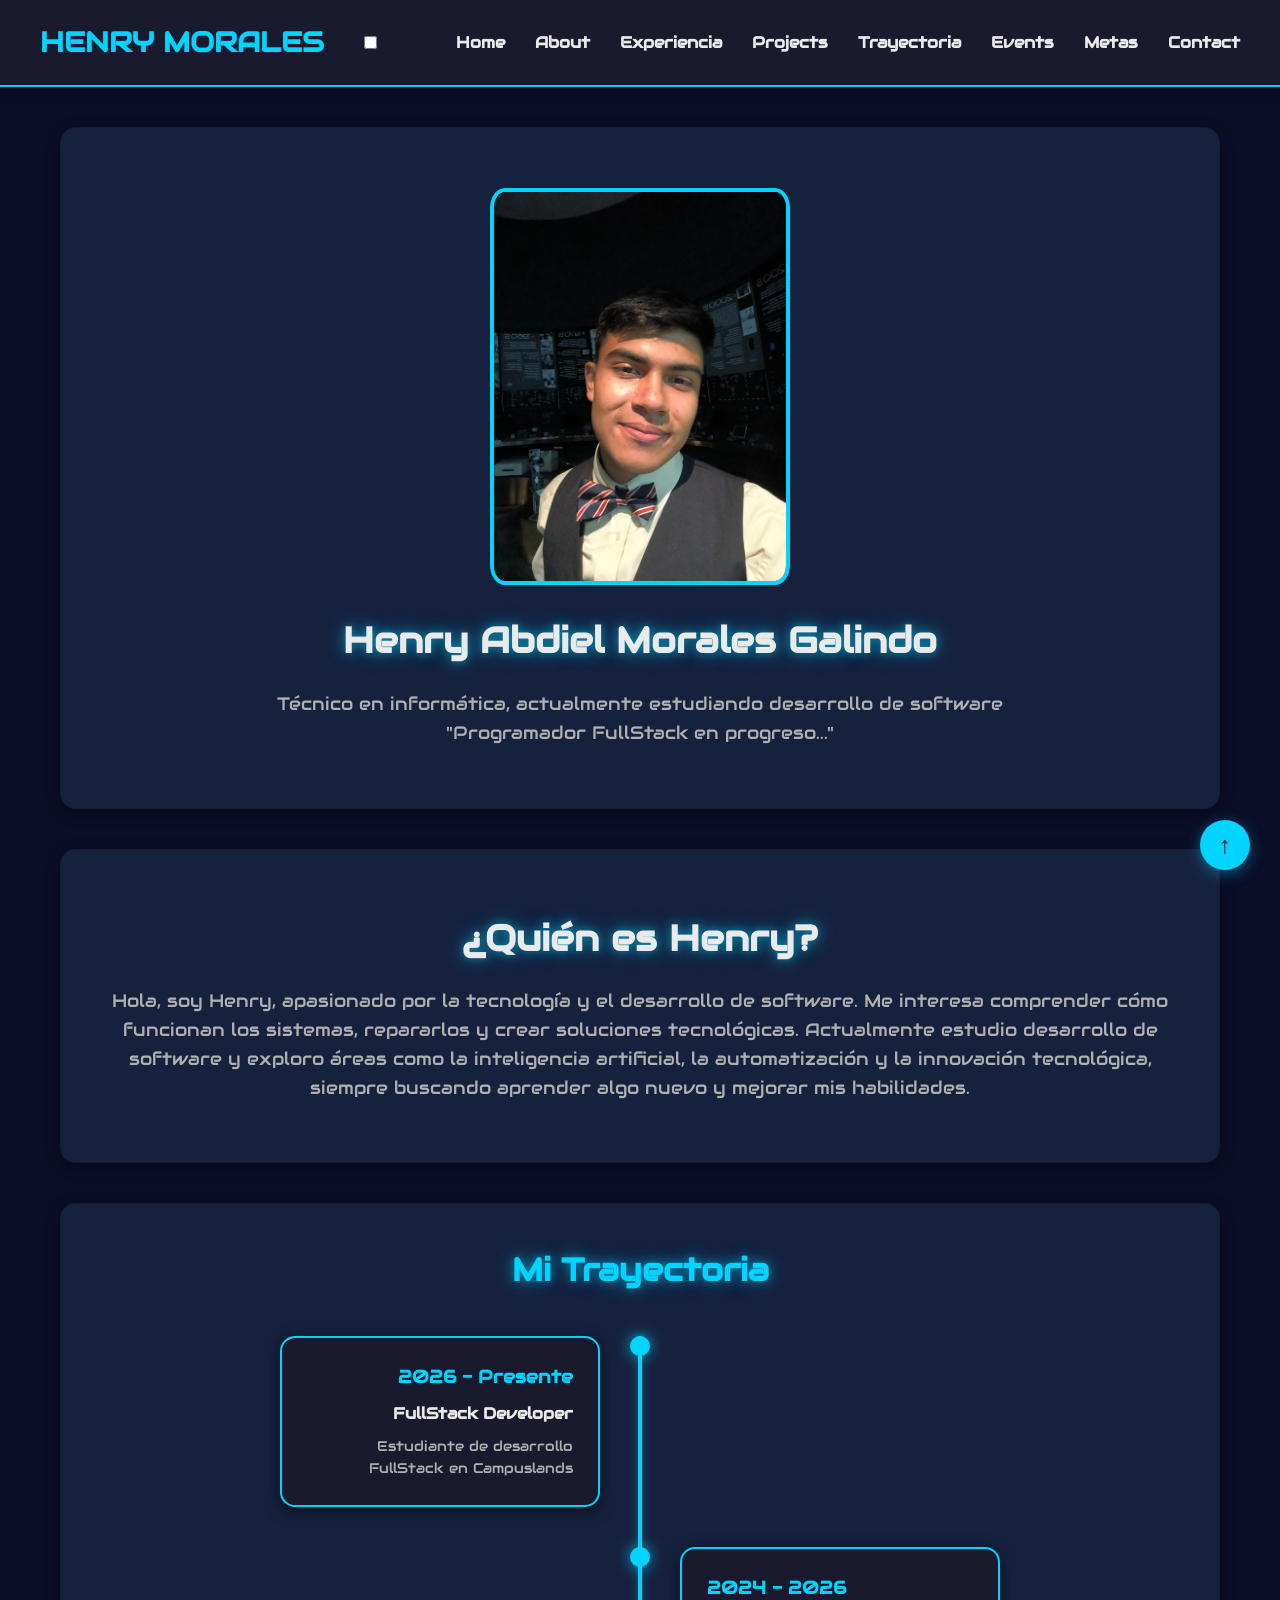
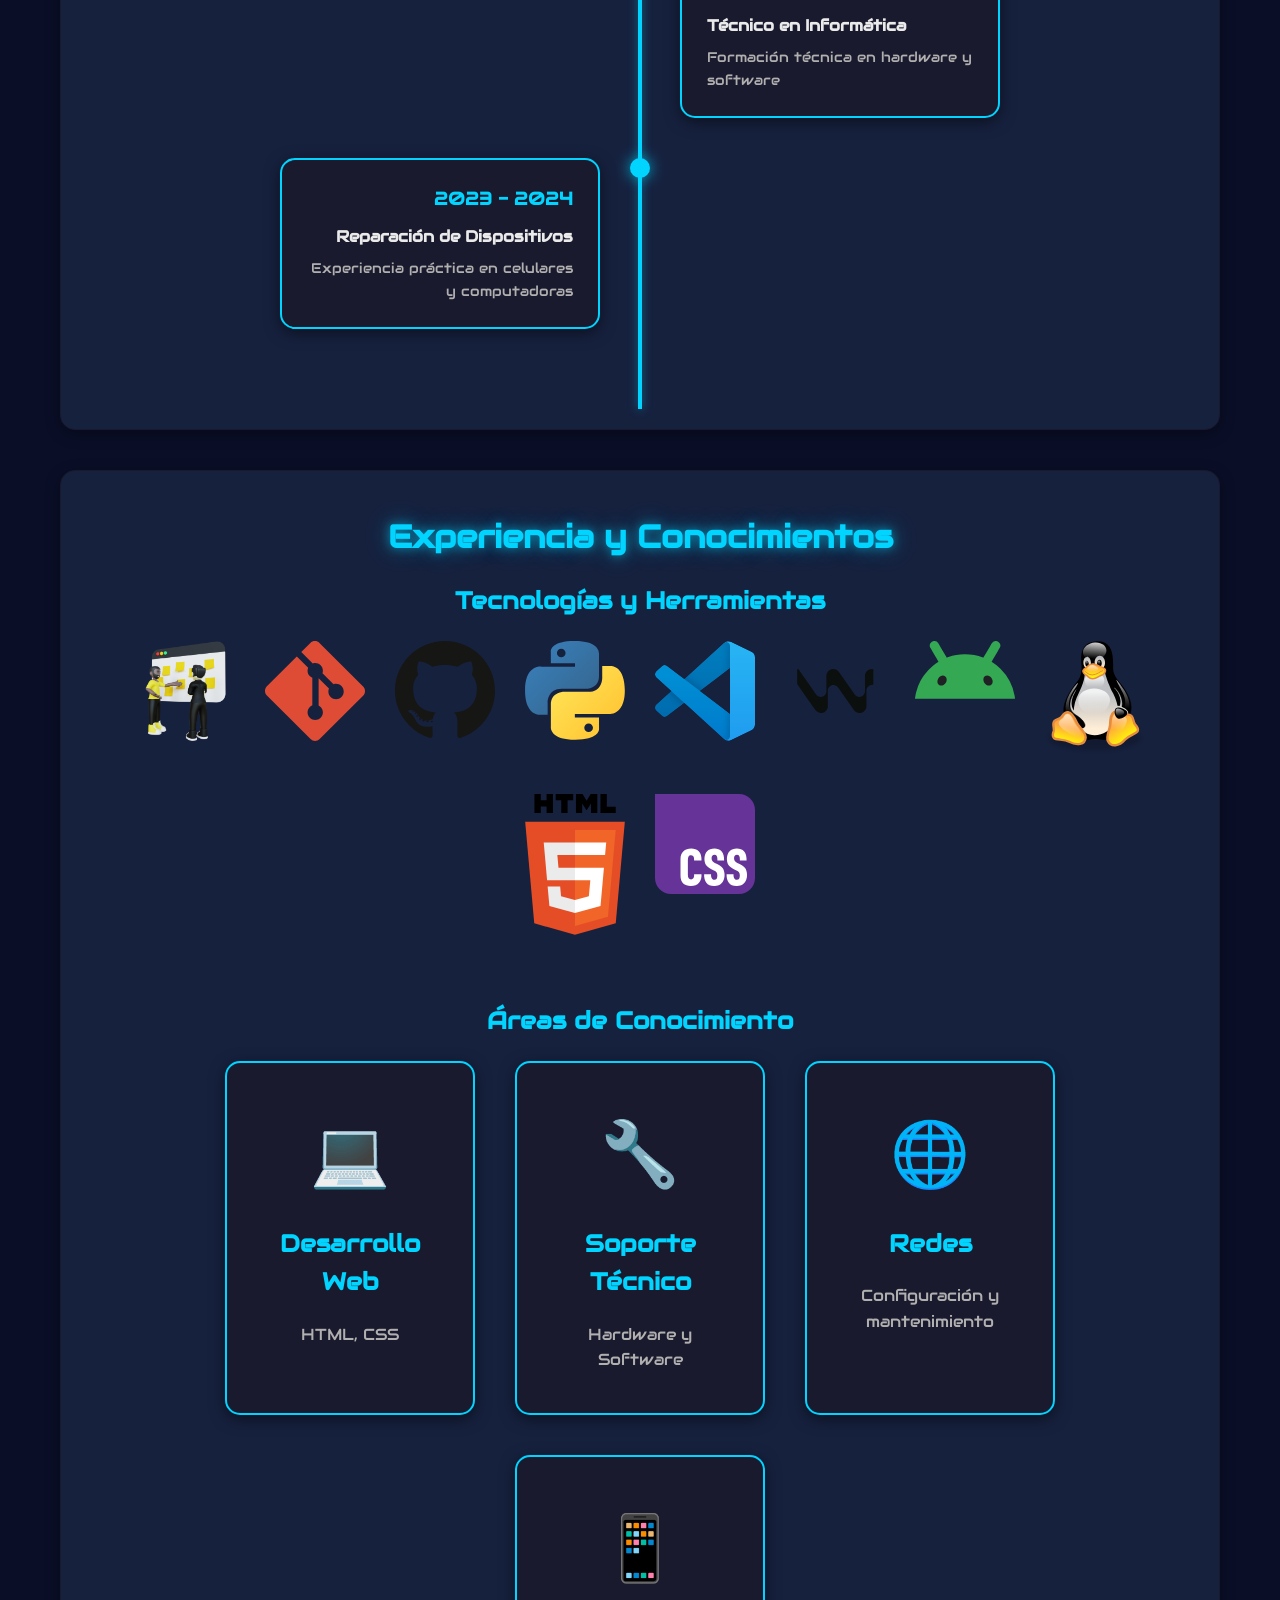
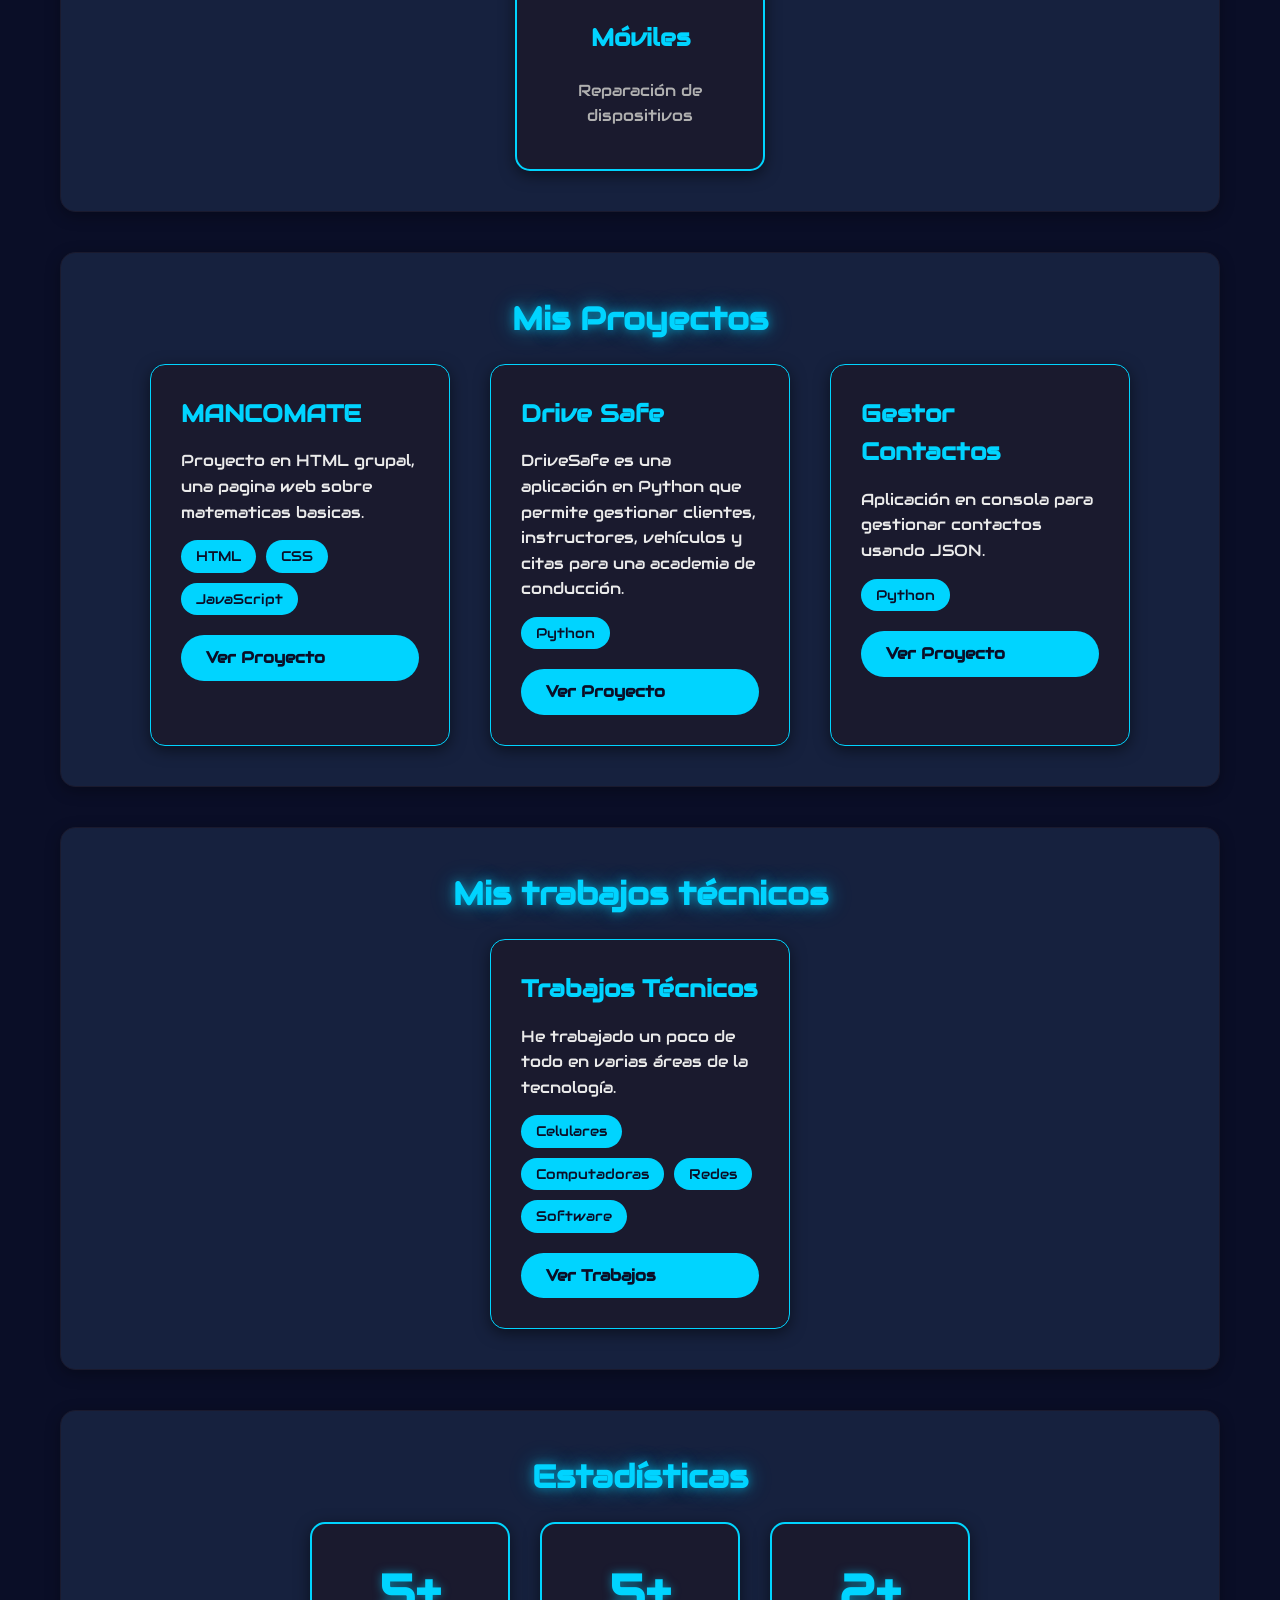
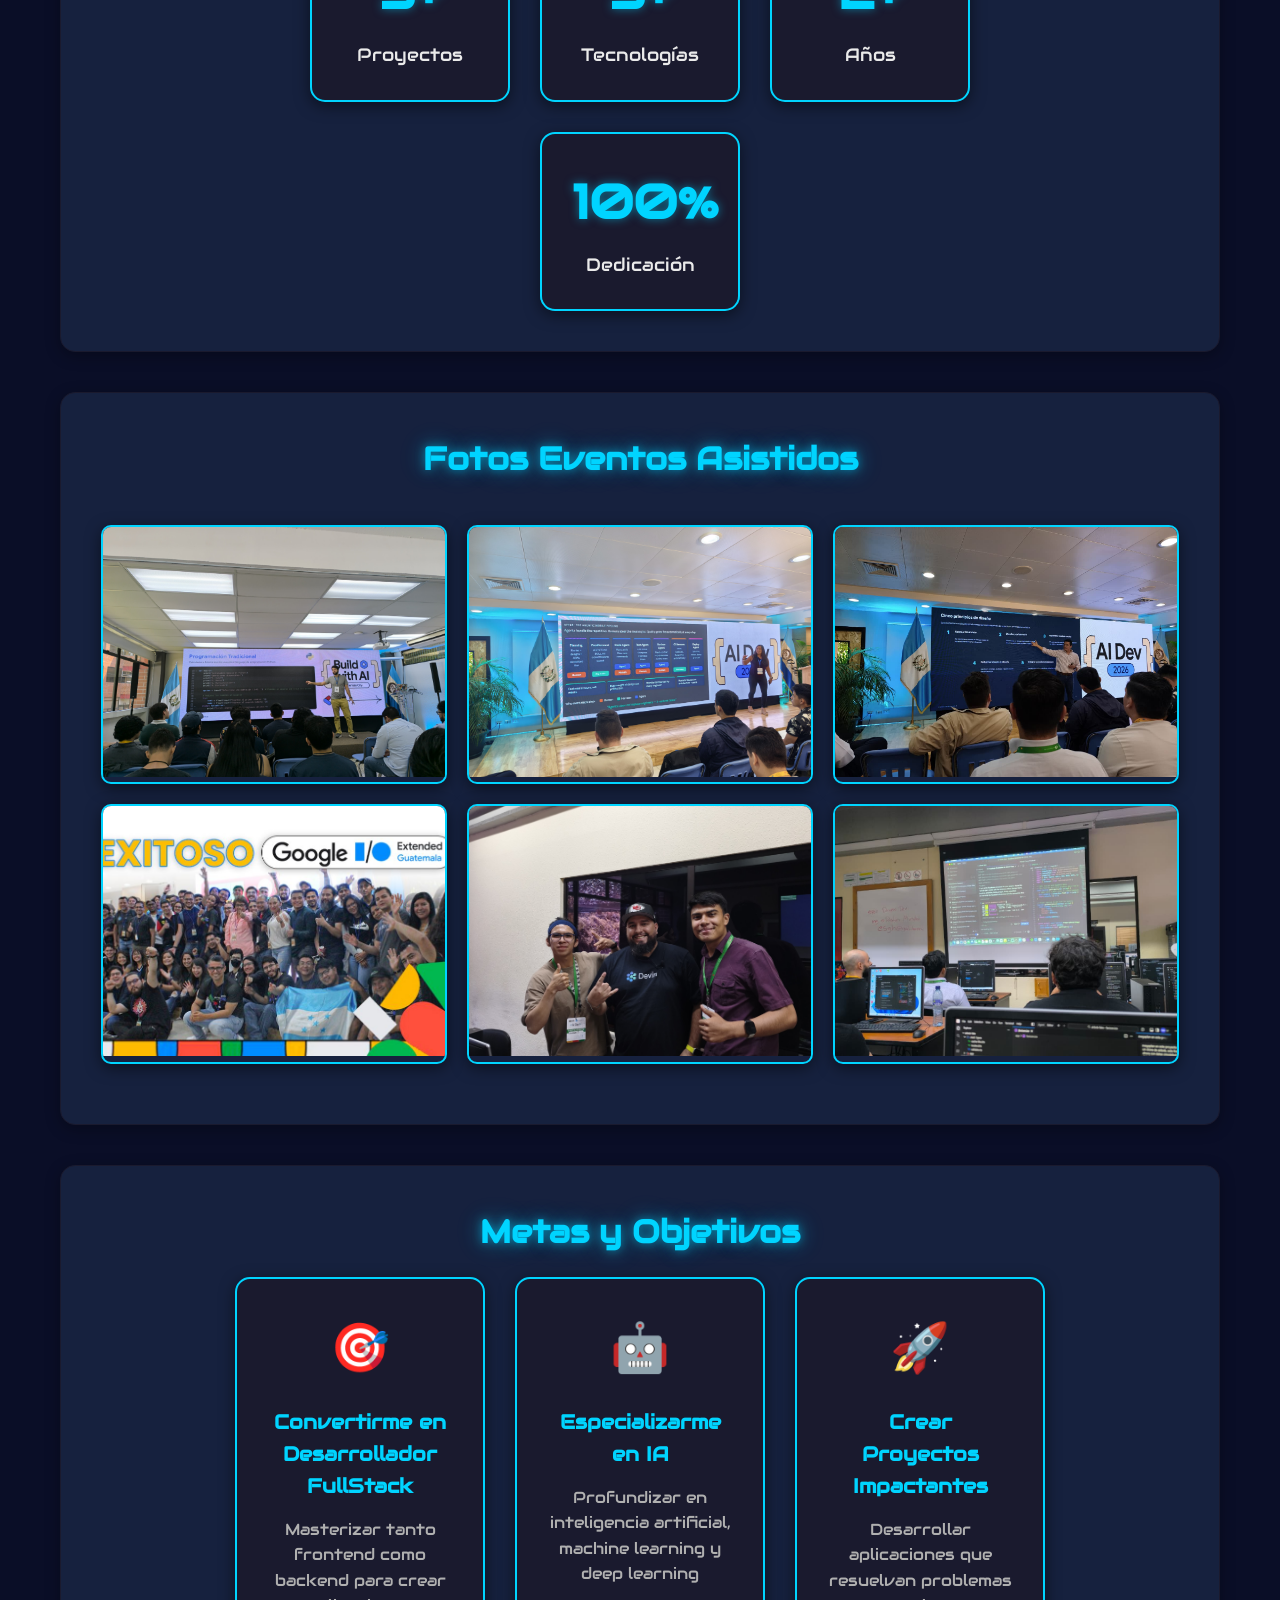
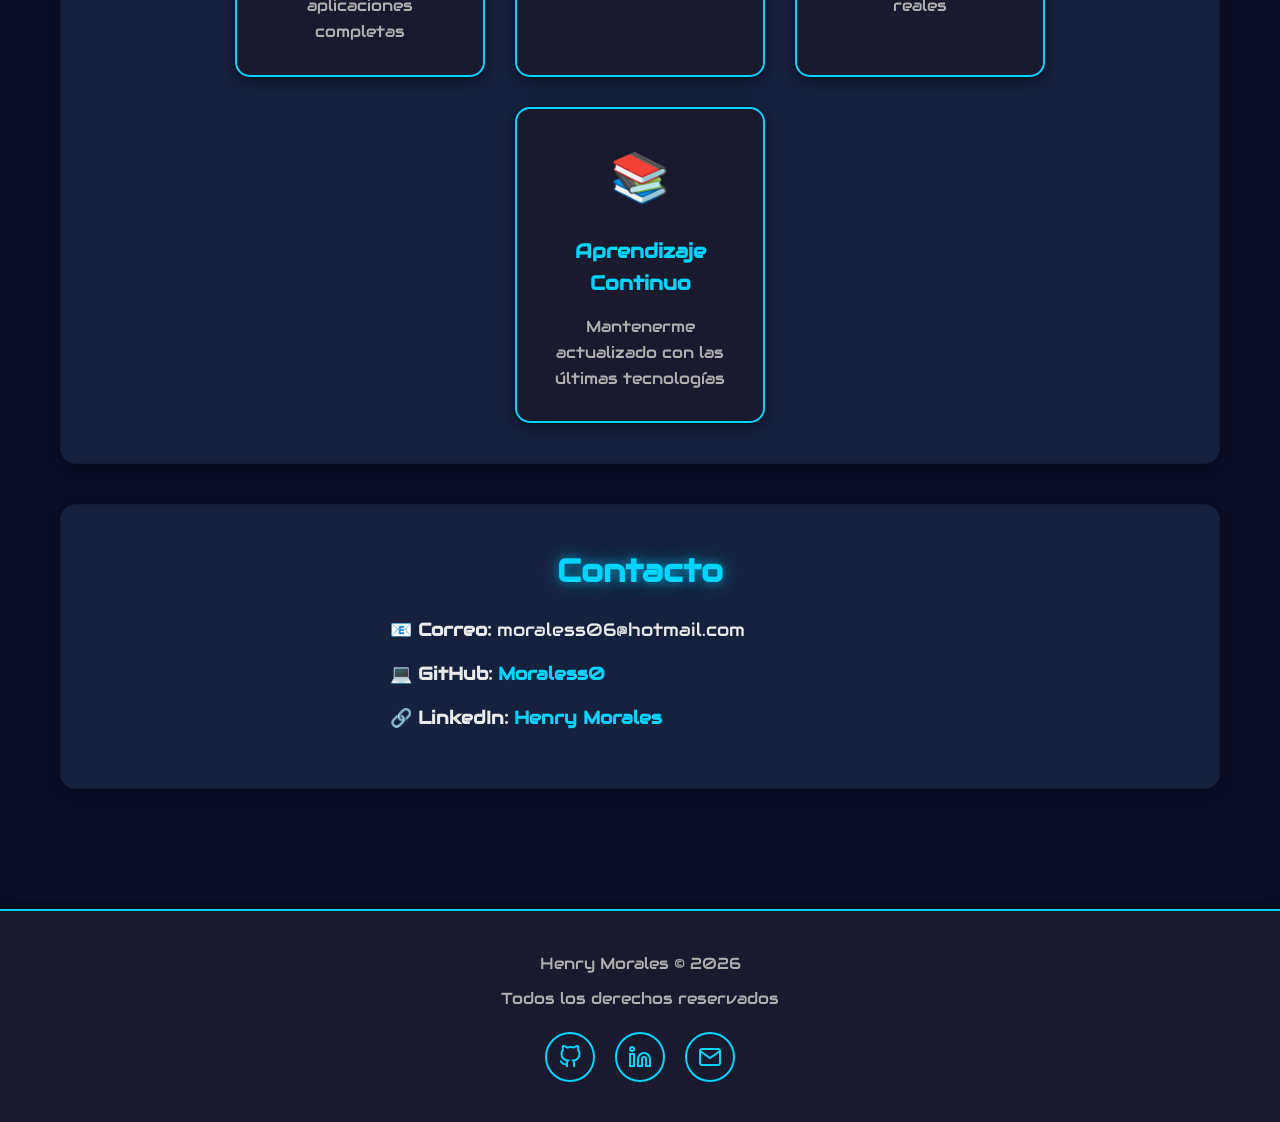
==== commit 152aee5d: "fix: :bug: Se corrige bug en la barra de navegacion" ====
--- a/index.html
+++ b/index.html
@@ -16,6 +16,12 @@
 <body>
     <header>
         <h1>HENRY MORALES</h1>
+        <input type="checkbox" id="menu-toggle" class="menu-toggle">
+        <label for="menu-toggle" class="menu-button">
+            <span></span>
+            <span></span>
+            <span></span>
+        </label>
         <nav>
             <ul>
                 <li><a href="#inicio">Home</a></li>
@@ -288,7 +294,7 @@
                 <div class="meta-item">
                     <div class="meta-icon">🤖</div>
                     <h3>Especializarme en IA</h3>
-                    <p>Profundizar en inteligencia artificial y machine learning</p>
+                    <p>Profundizar en inteligencia artificial, machine learning y deep learning</p>
                 </div>
                 <div class="meta-item">
                     <div class="meta-icon">🚀</div>
@@ -327,9 +333,8 @@
     </main>
     <footer>
         <div class="footer-content">
-            <p>Henry Morales © <span class="easter-egg">2026</span></p>
+            <p>Henry Morales © 2026</p>
             <p>Todos los derechos reservados</p>
-            <div class="hidden-message">🎉 ¡Gracias por visitar mi portafolio! 🎉</div>
             <div class="social-links">
                 <a href="https://github.com/Moraless0" target="_blank" class="social-icon" aria-label="GitHub">
                     <svg width="24" height="24" viewBox="0 0 24 24" fill="none" stroke="currentColor" stroke-width="2">
@@ -356,6 +361,15 @@
     <a href="#inicio" class="scroll-top" aria-label="Volver arriba">
         ↑
     </a>
+
+    <script>
+        // Cerrar menú al hacer clic en un enlace
+        document.querySelectorAll('nav a').forEach(link => {
+            link.addEventListener('click', () => {
+                document.getElementById('menu-toggle').checked = false;
+            });
+        });
+    </script>
 </body>
 
 </html>
--- a/css/style.css
+++ b/css/style.css
@@ -2,6 +2,11 @@
     margin: 0;
     padding: 0;
     box-sizing: border-box;
+}
+
+html {
+    scroll-behavior: smooth;
+    scroll-padding-top: 100px;
 }
 
 @font-face {
@@ -66,6 +71,44 @@
     border-radius: 15px;
     box-shadow: 0 4px 15px rgba(0, 0, 0, 0.3);
     border: 1px solid #1a1a2e;
+    opacity: 0;
+    transform: translateY(30px);
+    animation: fadeInUp 0.8s ease forwards;
+}
+
+section:nth-child(1) {
+    animation-delay: 0.2s;
+}
+
+section:nth-child(2) {
+    animation-delay: 0.4s;
+}
+
+section:nth-child(3) {
+    animation-delay: 0.6s;
+}
+
+section:nth-child(4) {
+    animation-delay: 0.8s;
+}
+
+section:nth-child(5) {
+    animation-delay: 1s;
+}
+
+section:nth-child(6) {
+    animation-delay: 1.2s;
+}
+
+@keyframes fadeInUp {
+    from {
+        opacity: 0;
+        transform: translateY(30px);
+    }
+    to {
+        opacity: 1;
+        transform: translateY(0);
+    }
 }
 
 section h2 {
@@ -73,6 +116,9 @@
     font-size: 32px;
     margin-bottom: 20px;
     text-align: center;
+    text-shadow: 0 0 10px rgba(0, 212, 255, 0.5),
+                 0 0 20px rgba(0, 212, 255, 0.3),
+                 0 0 30px rgba(0, 212, 255, 0.2);
 }
 
 .presentacion {
@@ -102,6 +148,8 @@
     flex-wrap: wrap;
     justify-content: center;
     gap: 30px;
+    max-width: 1200px;
+    margin: 0 auto;
 }
 
 .lista-habilidades li {
@@ -121,6 +169,8 @@
     flex-wrap: wrap;
     gap: 40px;
     justify-content: center;
+    max-width: 1200px;
+    margin: 0 auto;
 }
 
 .tarjeta {
@@ -131,15 +181,32 @@
     width: 300px;
     max-width: 100%;
     flex: 0 0 auto;
-    transition: transform 0.3s, box-shadow 0.3s;
+    transition: all 0.4s cubic-bezier(0.175, 0.885, 0.32, 1.275);
     border: 1px solid #00d4ff;
     display: flex;
     flex-direction: column;
+    position: relative;
+    overflow: hidden;
+}
+
+.tarjeta::before {
+    content: '';
+    position: absolute;
+    top: 0;
+    left: -100%;
+    width: 100%;
+    height: 100%;
+    background: linear-gradient(90deg, transparent, rgba(0, 212, 255, 0.1), transparent);
+    transition: left 0.5s;
+}
+
+.tarjeta:hover::before {
+    left: 100%;
 }
 
 .tarjeta:hover {
-    transform: translateY(-5px);
-    box-shadow: 0 8px 25px rgba(0, 212, 255, 0.4);
+    transform: translateY(-10px) scale(1.02);
+    box-shadow: 0 15px 35px rgba(0, 212, 255, 0.5);
     border-color: #00d4ff;
 }
 
@@ -207,14 +274,108 @@
 footer {
     background: #1a1a2e;
     text-align: center;
-    padding: 20px;
+    padding: 40px 20px;
     margin-top: 40px;
     box-shadow: 0 -2px 10px rgba(0, 0, 0, 0.5);
     border-top: 2px solid #00d4ff;
 }
 
+.footer-content {
+    max-width: 800px;
+    margin: 0 auto;
+}
+
 footer p {
     color: #b0b0b0;
+    margin-bottom: 10px;
+}
+
+.social-links {
+    display: flex;
+    justify-content: center;
+    gap: 20px;
+    margin-top: 20px;
+}
+
+.social-icon {
+    color: #00d4ff;
+    transition: all 0.3s;
+    display: flex;
+    align-items: center;
+    justify-content: center;
+    width: 50px;
+    height: 50px;
+    border: 2px solid #00d4ff;
+    border-radius: 50%;
+    background: transparent;
+}
+
+.social-icon:hover {
+    background: #00d4ff;
+    color: #0a0e27;
+    transform: translateY(-5px);
+    box-shadow: 0 5px 15px rgba(0, 212, 255, 0.4);
+}
+
+/* Easter Egg */
+.easter-egg {
+    cursor: pointer;
+    transition: color 0.3s;
+    position: relative;
+}
+
+.easter-egg:hover {
+    color: #00d4ff;
+}
+
+.hidden-message {
+    opacity: 0;
+    transform: translateY(20px);
+    transition: all 0.5s ease;
+    margin-top: 15px;
+    font-size: 16px;
+    color: #00d4ff;
+    text-align: center;
+    height: 0;
+    overflow: hidden;
+}
+
+.easter-egg:hover ~ .hidden-message {
+    opacity: 1;
+    transform: translateY(0);
+    height: auto;
+    margin-top: 15px;
+}
+
+.scroll-top {
+    position: fixed;
+    bottom: 30px;
+    right: 30px;
+    width: 50px;
+    height: 50px;
+    background: #00d4ff;
+    color: #0a0e27;
+    border: none;
+    border-radius: 50%;
+    display: flex;
+    align-items: center;
+    justify-content: center;
+    font-size: 24px;
+    font-weight: bold;
+    text-decoration: none;
+    box-shadow: 0 4px 15px rgba(0, 212, 255, 0.4);
+    transition: all 0.3s;
+    z-index: 1000;
+}
+
+.scroll-top:hover {
+    background: #eaeaea;
+    transform: translateY(-5px);
+    box-shadow: 0 6px 20px rgba(0, 212, 255, 0.6);
+}
+
+html {
+    scroll-behavior: smooth;
 }
 
 @media (max-width: 768px) {
@@ -352,11 +513,13 @@
     grid-template-columns: repeat(auto-fit, minmax(300px, 1fr));
     gap: 20px;
     padding: 20px 0;
+    max-width: 1200px;
+    margin: 0 auto;
 }
 
 .item-galeria {
     position: relative;
-    border-radius: 15px;
+    border-radius: 10px;
     overflow: hidden;
     box-shadow: 0 4px 15px rgba(0, 0, 0, 0.5);
     transition: transform 0.3s, box-shadow 0.3s;
@@ -406,6 +569,256 @@
     font-size: 14px;
 }
 
+/* Timeline */
+.timeline {
+    position: relative;
+    max-width: 800px;
+    margin: 0 auto;
+    padding: 20px 0;
+}
+
+.timeline::before {
+    content: '';
+    position: absolute;
+    left: 50%;
+    transform: translateX(-50%);
+    width: 4px;
+    height: 100%;
+    background: #00d4ff;
+    box-shadow: 0 0 10px rgba(0, 212, 255, 0.5);
+}
+
+.timeline-item {
+    position: relative;
+    margin-bottom: 40px;
+    width: 50%;
+    padding: 0 40px;
+}
+
+.timeline-item:nth-child(odd) {
+    left: 0;
+    text-align: right;
+}
+
+.timeline-item:nth-child(even) {
+    left: 50%;
+    text-align: left;
+}
+
+.timeline-item::before {
+    content: '';
+    position: absolute;
+    width: 20px;
+    height: 20px;
+    background: #00d4ff;
+    border-radius: 50%;
+    top: 0;
+    box-shadow: 0 0 15px rgba(0, 212, 255, 0.8);
+}
+
+.timeline-item:nth-child(odd)::before {
+    right: -10px;
+}
+
+.timeline-item:nth-child(even)::before {
+    left: -10px;
+}
+
+.timeline-content {
+    background: #1a1a2e;
+    padding: 25px;
+    border-radius: 15px;
+    border: 2px solid #00d4ff;
+    box-shadow: 0 4px 15px rgba(0, 0, 0, 0.5);
+    transition: transform 0.3s, box-shadow 0.3s;
+}
+
+.timeline-content:hover {
+    transform: translateY(-5px);
+    box-shadow: 0 8px 25px rgba(0, 212, 255, 0.4);
+}
+
+.timeline-content h3 {
+    color: #00d4ff;
+    font-size: 18px;
+    margin-bottom: 10px;
+}
+
+.timeline-content h4 {
+    color: #eaeaea;
+    font-size: 16px;
+    margin-bottom: 8px;
+}
+
+.timeline-content p {
+    color: #b0b0b0;
+    font-size: 14px;
+}
+
+/* Estadísticas */
+.stats-container {
+    display: flex;
+    flex-wrap: wrap;
+    gap: 30px;
+    justify-content: center;
+    max-width: 800px;
+    margin: 0 auto;
+}
+
+.stat-item {
+    text-align: center;
+    background: #1a1a2e;
+    padding: 30px;
+    border-radius: 15px;
+    border: 2px solid #00d4ff;
+    box-shadow: 0 4px 15px rgba(0, 0, 0, 0.5);
+    transition: transform 0.3s, box-shadow 0.3s;
+    width: 200px;
+    flex: 0 0 auto;
+}
+
+.stat-item:hover {
+    transform: translateY(-10px);
+    box-shadow: 0 8px 25px rgba(0, 212, 255, 0.4);
+}
+
+.stat-number {
+    font-size: 48px;
+    font-weight: bold;
+    color: #00d4ff;
+    margin-bottom: 10px;
+    text-shadow: 0 0 10px rgba(0, 212, 255, 0.5);
+}
+
+.stat-label {
+    font-size: 18px;
+    color: #eaeaea;
+}
+
+/* Servicios */
+.servicios-grid {
+    display: flex;
+    flex-wrap: wrap;
+    gap: 40px;
+    justify-content: center;
+    max-width: 1200px;
+    margin: 0 auto;
+}
+
+.servicio-card {
+    background: #1a1a2e;
+    padding: 40px 30px;
+    border-radius: 15px;
+    border: 2px solid #00d4ff;
+    box-shadow: 0 4px 15px rgba(0, 0, 0, 0.5);
+    text-align: center;
+    transition: all 0.4s cubic-bezier(0.175, 0.885, 0.32, 1.275);
+    position: relative;
+    overflow: hidden;
+    width: 250px;
+    flex: 0 0 auto;
+}
+
+.servicio-card::before {
+    content: '';
+    position: absolute;
+    top: 0;
+    left: -100%;
+    width: 100%;
+    height: 100%;
+    background: linear-gradient(90deg, transparent, rgba(0, 212, 255, 0.1), transparent);
+    transition: left 0.5s;
+}
+
+.servicio-card:hover::before {
+    left: 100%;
+}
+
+.servicio-card:hover {
+    transform: translateY(-10px) scale(1.05);
+    box-shadow: 0 15px 35px rgba(0, 212, 255, 0.5);
+}
+
+.servicio-icon {
+    font-size: 64px;
+    margin-bottom: 20px;
+}
+
+.servicio-card h3 {
+    color: #00d4ff;
+    font-size: 22px;
+    margin-bottom: 15px;
+}
+
+.servicio-card p {
+    color: #b0b0b0;
+    font-size: 16px;
+}
+
+/* Experiencia y Conocimientos */
+.experiencia-container {
+    display: flex;
+    flex-direction: column;
+    gap: 40px;
+    max-width: 1200px;
+    margin: 0 auto;
+}
+
+.habilidades-section h3,
+.areas-section h3 {
+    color: #00d4ff;
+    font-size: 24px;
+    margin-bottom: 20px;
+    text-align: center;
+}
+
+.areas-section h3 {
+    margin-top: 20px;
+}
+
+/* Metas y Objetivos */
+.metas-container {
+    display: flex;
+    flex-wrap: wrap;
+    gap: 30px;
+    justify-content: center;
+    max-width: 1200px;
+    margin: 0 auto;
+}
+
+.meta-item {
+    background: #1a1a2e;
+    padding: 30px;
+    border-radius: 15px;
+    border: 2px solid #00d4ff;
+    box-shadow: 0 4px 15px rgba(0, 0, 0, 0.5);
+    text-align: center;
+    transition: all 0.4s cubic-bezier(0.175, 0.885, 0.32, 1.275);
+    width: 250px;
+    flex: 0 0 auto;
+}
+
+.meta-item:hover {
+    transform: translateY(-10px) scale(1.05);
+    box-shadow: 0 15px 35px rgba(0, 212, 255, 0.5);
+}
+
+.meta-icon {
+    font-size: 48px;
+    margin-bottom: 20px;
+}
+
+.meta-item h3 {
+    color: #00d4ff;
+    font-size: 20px;
+    margin-bottom: 15px;
+}
+
+.meta-item p {
+    color: #b0b0b0;
+    font-size: 16px;
+}
+
 /* Media queries para trabajos técnicos */
 @media (max-width: 768px) {
     .introduccion {
@@ -473,3 +886,100 @@
         font-size: 16px;
     }
 }
+
+/* Media queries para nuevas secciones */
+@media (max-width: 768px) {
+    .timeline::before {
+        left: 20px;
+    }
+
+    .timeline-item {
+        width: 100%;
+        padding-left: 50px;
+        padding-right: 20px;
+        text-align: left;
+    }
+
+    .timeline-item:nth-child(odd) {
+        left: 0;
+        text-align: left;
+    }
+
+    .timeline-item:nth-child(even) {
+        left: 0;
+        text-align: left;
+    }
+
+    .timeline-item::before {
+        left: 10px;
+    }
+
+    .timeline-item:nth-child(odd)::before {
+        left: 10px;
+    }
+
+    .timeline-item:nth-child(even)::before {
+        left: 10px;
+    }
+
+    .stats-container {
+        grid-template-columns: repeat(2, 1fr);
+        gap: 15px;
+    }
+
+    .stat-number {
+        font-size: 36px;
+    }
+
+    .stat-label {
+        font-size: 16px;
+    }
+
+    .servicios-grid {
+        grid-template-columns: 1fr;
+        gap: 20px;
+    }
+
+    .servicio-card {
+        padding: 30px 20px;
+    }
+
+    .servicio-icon {
+        font-size: 48px;
+    }
+
+    .metas-container {
+        grid-template-columns: 1fr;
+        gap: 20px;
+    }
+
+    .meta-item {
+        padding: 25px 20px;
+    }
+
+    .meta-icon {
+        font-size: 40px;
+    }
+}
+
+@media (max-width: 480px) {
+    .stats-container {
+        grid-template-columns: 1fr;
+    }
+
+    .timeline-content {
+        padding: 20px;
+    }
+
+    .timeline-content h3 {
+        font-size: 16px;
+    }
+
+    .timeline-content h4 {
+        font-size: 14px;
+    }
+
+    .timeline-content p {
+        font-size: 12px;
+    }
+}
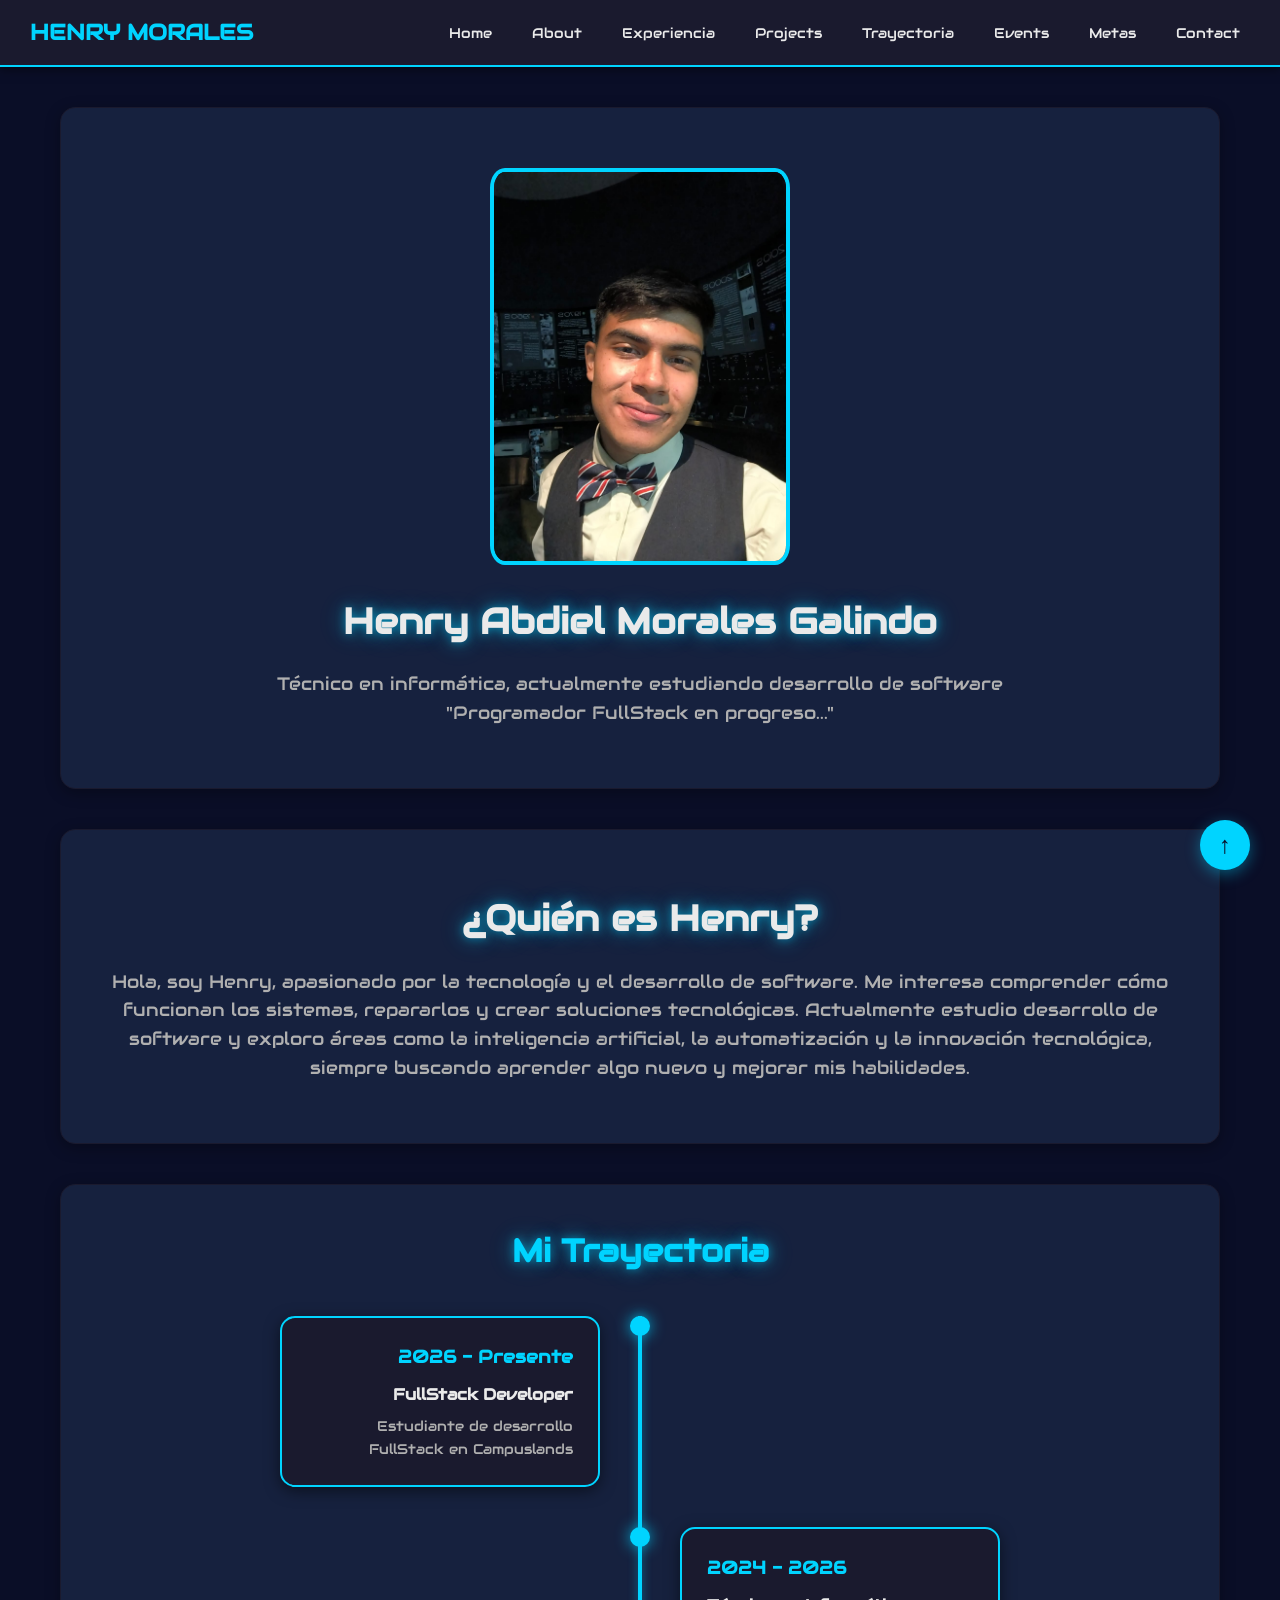
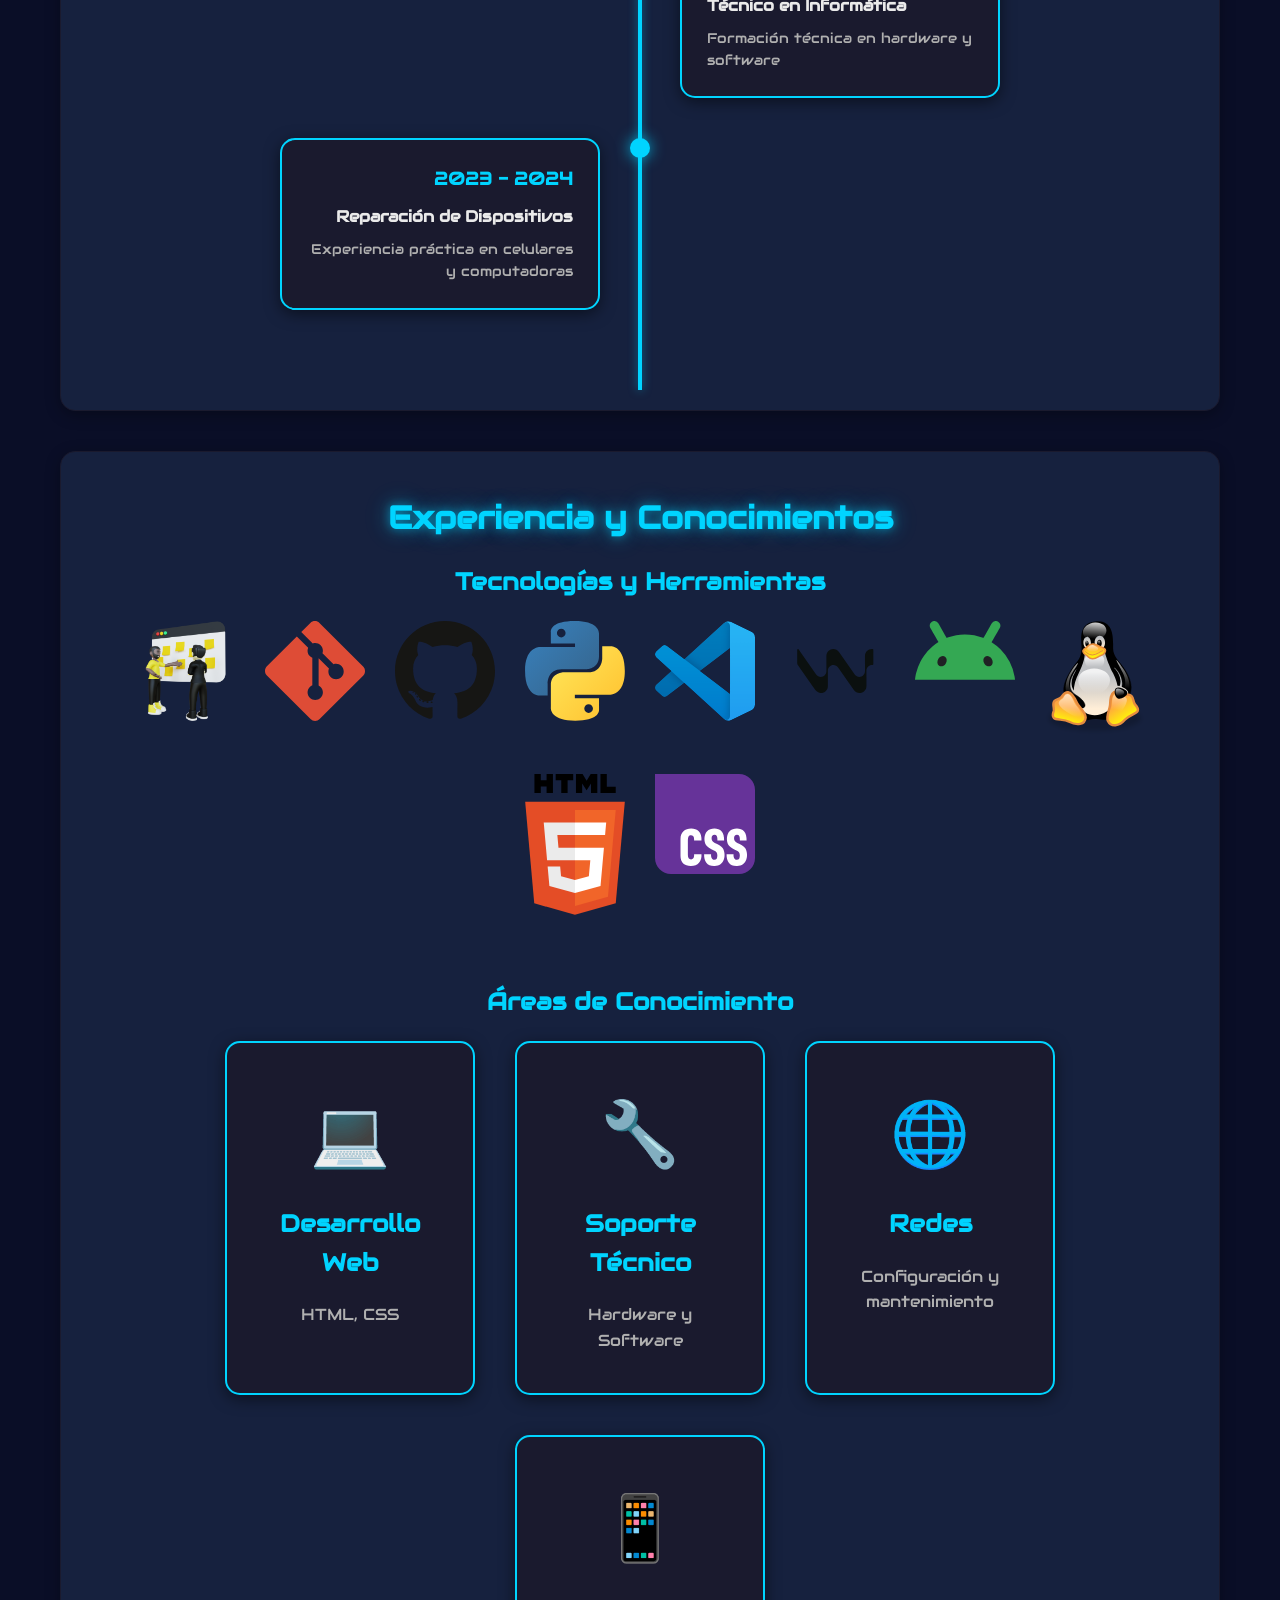
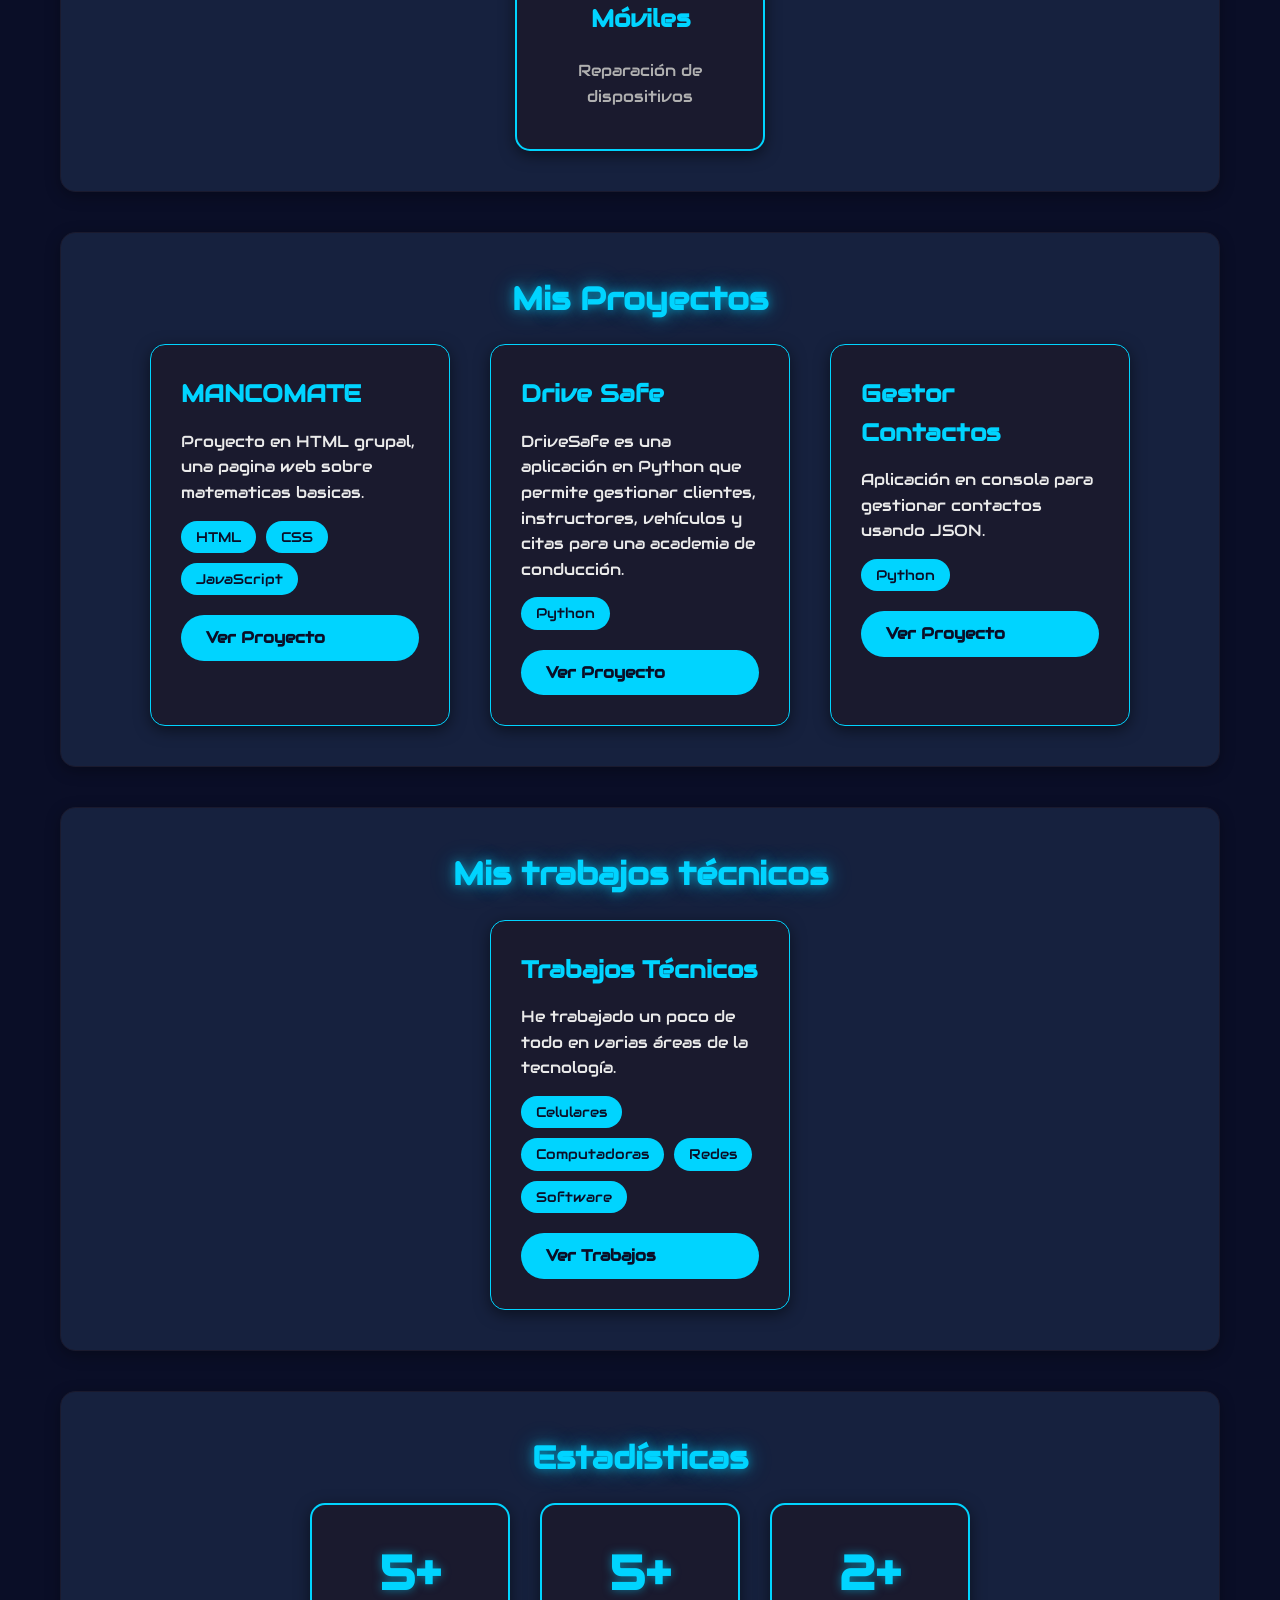
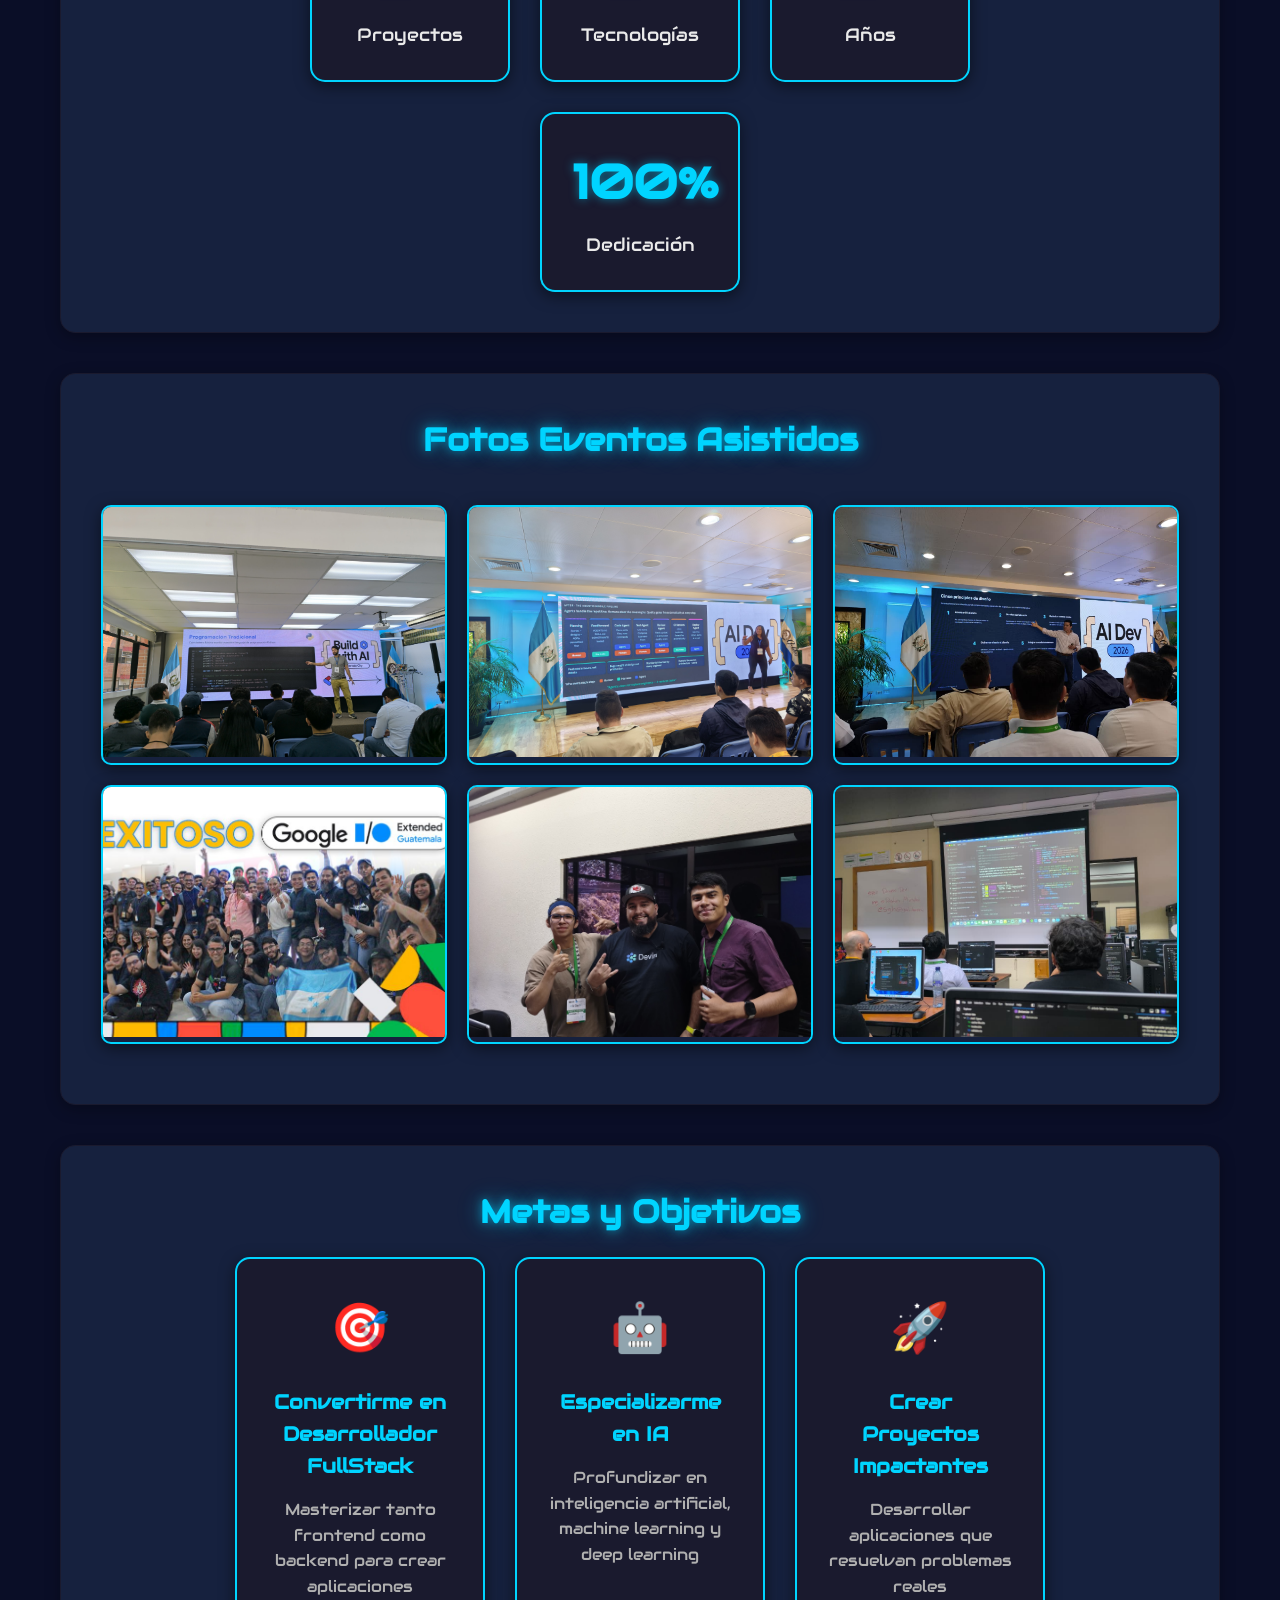
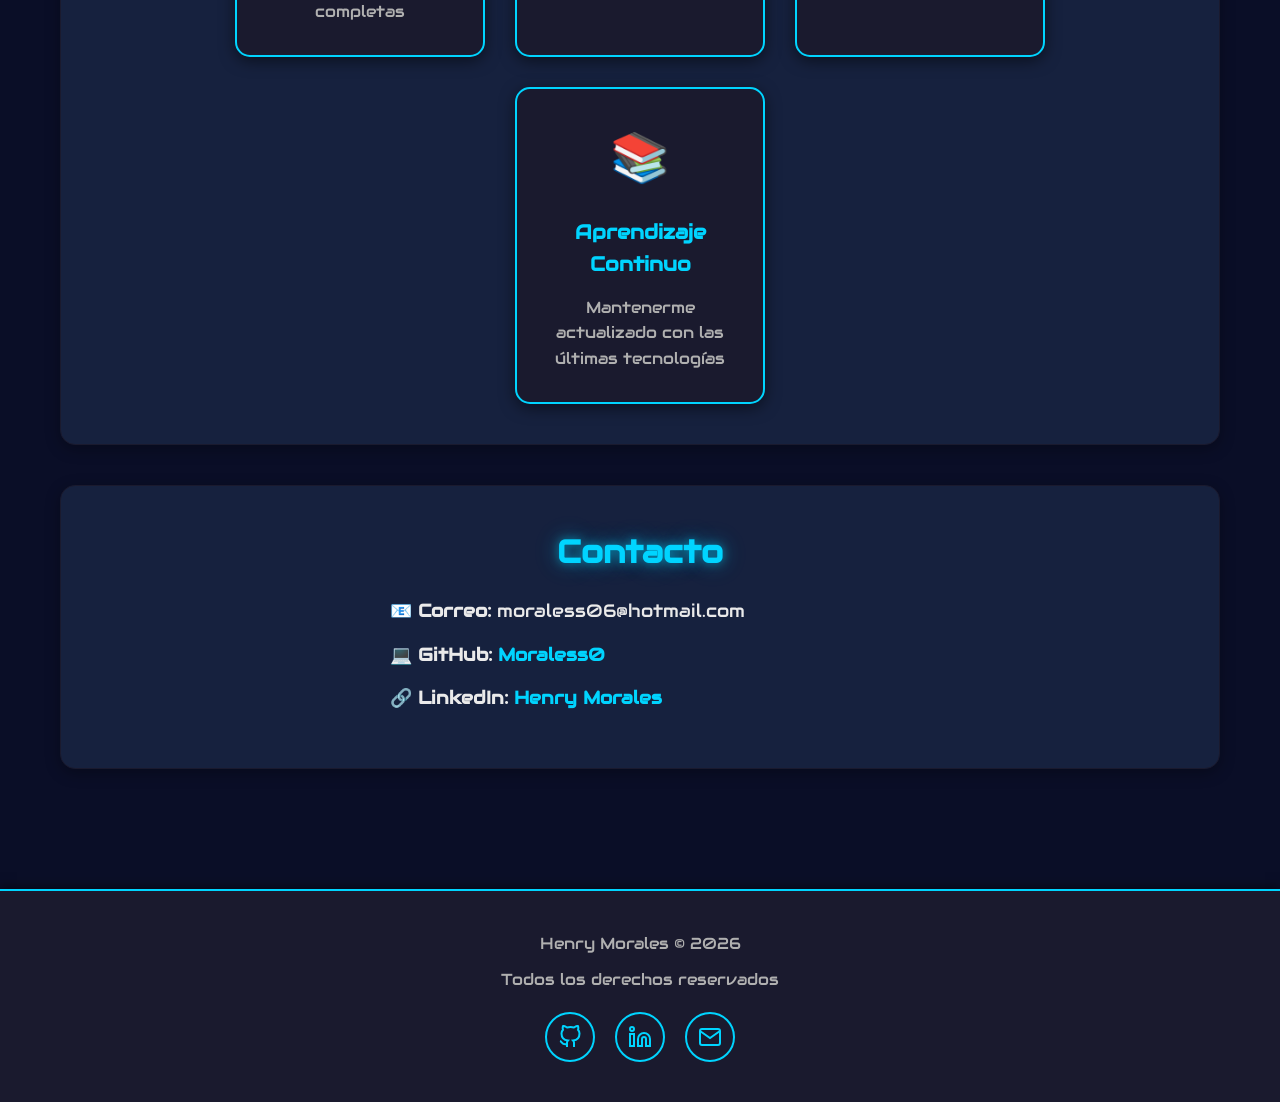
==== commit 246c38bc: "fix: :lipstick: Se modifican eventos" ====
--- a/index.html
+++ b/index.html
@@ -276,8 +276,10 @@
                 <div class="item-galeria">
                     <img src="./img/evento6.jpeg" alt="Evento 6">
                     <div class="descripcion">
-                        <h3>Evento 3</h3>
-                        <p>Descripción del evento</p>
+                        <h3>Windsurf</h3>
+                        <p>Taller practico 
+                            <br>
+                            Erasmo Hernández</p>
                     </div>
                 </div>
             </div>
@@ -362,14 +364,6 @@
         ↑
     </a>
 
-    <script>
-        // Cerrar menú al hacer clic en un enlace
-        document.querySelectorAll('nav a').forEach(link => {
-            link.addEventListener('click', () => {
-                document.getElementById('menu-toggle').checked = false;
-            });
-        });
-    </script>
 </body>
 
 </html>
--- a/css/style.css
+++ b/css/style.css
@@ -1,3 +1,6 @@
+/* ========================================
+   ESTILOS GENERALES Y CONFIGURACIÓN
+   ======================================== */
 * {
     margin: 0;
     padding: 0;
@@ -13,8 +16,6 @@
     font-family: 'Audiowide';
     src: url('../fonts/Audiowide-Regular.ttf') format('truetype');
 }
-
-
 
 body {
     font-family: 'Audiowide', Arial, sans-serif;
@@ -23,9 +24,12 @@
     line-height: 1.6;
 }
 
+/* ========================================
+   HEADER Y NAVEGACIÓN
+   ======================================== */
 header {
     background: #1a1a2e;
-    padding: 20px 40px;
+    padding: 15px 30px;
     display: flex;
     justify-content: space-between;
     align-items: center;
@@ -38,26 +42,56 @@
 
 header h1 {
     color: #00d4ff;
-    font-size: 28px;
+    font-size: 22px;
+    font-weight: bold;
+}
+
+/* Checkbox hack para menú hamburguesa */
+.menu-toggle {
+    display: none;
+}
+
+.menu-button {
+    display: none;
+    flex-direction: column;
+    cursor: pointer;
+    padding: 10px;
+    z-index: 1001;
+}
+
+.menu-button span {
+    width: 25px;
+    height: 3px;
+    background: #00d4ff;
+    margin: 3px 0;
+    transition: all 0.3s;
+    border-radius: 2px;
 }
 
 nav ul {
     list-style: none;
     display: flex;
-    gap: 30px;
+    gap: 20px;
 }
 
 nav a {
     text-decoration: none;
     color: #eaeaea;
-    font-weight: bold;
+    font-size: 14px;
+    font-weight: 500;
     transition: color 0.3s;
+    padding: 5px 10px;
+    border-radius: 5px;
 }
 
 nav a:hover {
     color: #00d4ff;
-}
-
+    background: rgba(0, 212, 255, 0.1);
+}
+
+/* ========================================
+   CONTENEDOR PRINCIPAL Y SECCIONES
+   ======================================== */
 main {
     max-width: 1200px;
     margin: 0 auto;
@@ -121,6 +155,9 @@
                  0 0 30px rgba(0, 212, 255, 0.2);
 }
 
+/* ========================================
+   SECCIÓN DE PRESENTACIÓN
+   ======================================== */
 .presentacion {
     text-align: center;
     padding: 60px 40px;
@@ -142,6 +179,9 @@
     color: #b0b0b0;
 }
 
+/* ========================================
+   SECCIÓN DE HABILIDADES
+   ======================================== */
 .lista-habilidades {
     list-style: none;
     display: flex;
@@ -164,6 +204,9 @@
     transform: scale(1.1);
 }
 
+/* ========================================
+   SECCIÓN DE PROYECTOS
+   ======================================== */
 .contenedor-proyectos {
     display: flex;
     flex-wrap: wrap;
@@ -251,6 +294,9 @@
     background: #eaeaea;
 }
 
+/* ========================================
+   SECCIÓN DE CONTACTO
+   ======================================== */
 .tarjeta-contacto {
     max-width: 500px;
     margin: 0 auto;
@@ -271,6 +317,9 @@
     text-decoration: underline;
 }
 
+/* ========================================
+   FOOTER
+   ======================================== */
 footer {
     background: #1a1a2e;
     text-align: center;
@@ -317,36 +366,9 @@
     box-shadow: 0 5px 15px rgba(0, 212, 255, 0.4);
 }
 
-/* Easter Egg */
-.easter-egg {
-    cursor: pointer;
-    transition: color 0.3s;
-    position: relative;
-}
-
-.easter-egg:hover {
-    color: #00d4ff;
-}
-
-.hidden-message {
-    opacity: 0;
-    transform: translateY(20px);
-    transition: all 0.5s ease;
-    margin-top: 15px;
-    font-size: 16px;
-    color: #00d4ff;
-    text-align: center;
-    height: 0;
-    overflow: hidden;
-}
-
-.easter-egg:hover ~ .hidden-message {
-    opacity: 1;
-    transform: translateY(0);
-    height: auto;
-    margin-top: 15px;
-}
-
+/* ========================================
+   BOTÓN SCROLL TO TOP
+   ======================================== */
 .scroll-top {
     position: fixed;
     bottom: 30px;
@@ -374,119 +396,9 @@
     box-shadow: 0 6px 20px rgba(0, 212, 255, 0.6);
 }
 
-html {
-    scroll-behavior: smooth;
-}
-
-@media (max-width: 768px) {
-    header {
-        flex-direction: column;
-        padding: 10px 15px;
-    }
-
-    header h1 {
-        font-size: 20px;
-        margin-bottom: 10px;
-    }
-
-    nav ul {
-        flex-direction: row;
-        flex-wrap: wrap;
-        gap: 10px;
-        justify-content: center;
-    }
-
-    nav a {
-        font-size: 12px;
-    }
-
-    main {
-        padding: 20px 15px;
-    }
-
-    section {
-        padding: 25px 20px;
-    }
-
-    section h2 {
-        font-size: 28px;
-    }
-
-    .presentacion {
-        padding: 40px 20px;
-    }
-
-    .presentacion img {
-        width: 200px;
-    }
-
-    .presentacion h2 {
-        font-size: 28px;
-    }
-
-    .presentacion p {
-        font-size: 16px;
-    }
-
-    .contenedor-proyectos {
-        gap: 20px;
-    }
-
-    .tarjeta {
-        width: 100%;
-        padding: 25px 20px;
-    }
-
-    .tarjeta h3 {
-        font-size: 20px;
-    }
-
-    .lista-habilidades {
-        gap: 20px;
-    }
-
-    .lista-habilidades img {
-        width: 80px;
-    }
-}
-
-@media (max-width: 480px) {
-    header {
-        padding: 8px 10px;
-    }
-
-    header h1 {
-        font-size: 18px;
-        margin-bottom: 8px;
-    }
-
-    nav ul {
-        gap: 8px;
-    }
-
-    nav a {
-        font-size: 11px;
-        padding: 5px 8px;
-    }
-
-    section h2 {
-        font-size: 24px;
-    }
-
-    .presentacion h2 {
-        font-size: 24px;
-    }
-
-    .tarjeta h3 {
-        font-size: 18px;
-    }
-
-    .tarjeta p {
-        font-size: 14px;
-    }
-}
-
-/* Estilos para página de trabajos técnicos */
+/* ========================================
+   ESTILOS PARA PÁGINA DE TRABAJOS TÉCNICOS
+   ======================================== */
 .introduccion {
     text-align: center;
     background: #16213e;
@@ -569,7 +481,9 @@
     font-size: 14px;
 }
 
-/* Timeline */
+/* ========================================
+   SECCIÓN TIMELINE
+   ======================================== */
 .timeline {
     position: relative;
     max-width: 800px;
@@ -655,7 +569,9 @@
     font-size: 14px;
 }
 
-/* Estadísticas */
+/* ========================================
+   SECCIÓN ESTADÍSTICAS
+   ======================================== */
 .stats-container {
     display: flex;
     flex-wrap: wrap;
@@ -695,7 +611,9 @@
     color: #eaeaea;
 }
 
-/* Servicios */
+/* ========================================
+   SECCIÓN SERVICIOS
+   ======================================== */
 .servicios-grid {
     display: flex;
     flex-wrap: wrap;
@@ -755,7 +673,9 @@
     font-size: 16px;
 }
 
-/* Experiencia y Conocimientos */
+/* ========================================
+   SECCIÓN EXPERIENCIA Y CONOCIMIENTOS
+   ======================================== */
 .experiencia-container {
     display: flex;
     flex-direction: column;
@@ -776,7 +696,9 @@
     margin-top: 20px;
 }
 
-/* Metas y Objetivos */
+/* ========================================
+   SECCIÓN METAS Y OBJETIVOS
+   ======================================== */
 .metas-container {
     display: flex;
     flex-wrap: wrap;
@@ -819,8 +741,131 @@
     font-size: 16px;
 }
 
-/* Media queries para trabajos técnicos */
+/* ========================================
+   MEDIA QUERIES - DISEÑO RESPONSIVE
+   ======================================== */
+
+/* Tablet y móviles grandes */
 @media (max-width: 768px) {
+    header {
+        padding: 12px 20px;
+    }
+
+    header h1 {
+        font-size: 18px;
+    }
+
+    /* Mostrar botón de menú en móvil */
+    .menu-button {
+        display: flex;
+    }
+
+    /* Ocultar nav por defecto en móvil */
+    nav {
+        position: fixed;
+        top: 60px;
+        left: 0;
+        width: 100%;
+        background: #1a1a2e;
+        padding: 20px;
+        box-shadow: 0 4px 15px rgba(0, 0, 0, 0.5);
+        transform: translateX(-100%);
+        transition: transform 0.3s ease;
+        z-index: 999;
+    }
+
+    nav ul {
+        flex-direction: column;
+        gap: 10px;
+        align-items: center;
+        width: 100%;
+    }
+
+    nav a {
+        font-size: 16px;
+        padding: 12px 20px;
+        background: #16213e;
+        border-radius: 8px;
+        text-align: center;
+        width: 100%;
+        max-width: 250px;
+        transition: all 0.3s;
+    }
+
+    nav a:hover {
+        background: #00d4ff;
+        color: #0a0e27;
+        transform: scale(1.05);
+    }
+
+    /* Mostrar nav cuando el checkbox está marcado */
+    .menu-toggle:checked ~ nav {
+        transform: translateX(0);
+    }
+
+    /* Animar botón de menú cuando está activo */
+    .menu-toggle:checked ~ .menu-button span:nth-child(1) {
+        transform: rotate(45deg) translate(5px, 5px);
+    }
+
+    .menu-toggle:checked ~ .menu-button span:nth-child(2) {
+        opacity: 0;
+    }
+
+    .menu-toggle:checked ~ .menu-button span:nth-child(3) {
+        transform: rotate(-45deg) translate(7px, -6px);
+    }
+
+    main {
+        padding: 20px 15px;
+    }
+
+    section {
+        padding: 25px 20px;
+    }
+
+    section h2 {
+        font-size: 28px;
+    }
+
+    .presentacion {
+        padding: 40px 20px;
+    }
+
+    .presentacion img {
+        width: 200px;
+    }
+
+    .presentacion h2 {
+        font-size: 28px;
+    }
+
+    .presentacion p {
+        font-size: 16px;
+    }
+
+    .contenedor-proyectos {
+        gap: 20px;
+    }
+
+    .tarjeta {
+        width: 100%;
+        padding: 25px 20px;
+    }
+
+    .tarjeta h3 {
+        font-size: 20px;
+    }
+
+    .lista-habilidades {
+        gap: 20px;
+    }
+
+    .lista-habilidades img {
+        width: 80px;
+    }
+
+    /* Trabajos técnicos */
     .introduccion {
         padding: 25px 20px;
     }
@@ -854,9 +899,108 @@
     .descripcion p {
         font-size: 12px;
     }
-}
-
+
+    /* Timeline responsive */
+    .timeline::before {
+        left: 20px;
+    }
+
+    .timeline-item {
+        width: 100%;
+        padding-left: 50px;
+        padding-right: 20px;
+        text-align: left;
+    }
+
+    .timeline-item:nth-child(odd) {
+        left: 0;
+        text-align: left;
+    }
+
+    .timeline-item:nth-child(even) {
+        left: 0;
+        text-align: left;
+    }
+
+    .timeline-item::before {
+        left: 10px;
+    }
+
+    .timeline-item:nth-child(odd)::before {
+        left: 10px;
+    }
+
+    .timeline-item:nth-child(even)::before {
+        left: 10px;
+    }
+
+    .stat-number {
+        font-size: 36px;
+    }
+
+    .stat-label {
+        font-size: 16px;
+    }
+
+    .servicio-card {
+        padding: 30px 20px;
+    }
+
+    .servicio-icon {
+        font-size: 48px;
+    }
+
+    .meta-item {
+        padding: 25px 20px;
+    }
+
+    .meta-icon {
+        font-size: 40px;
+    }
+}
+
+/* Móviles pequeños */
 @media (max-width: 480px) {
+    header {
+        padding: 10px 15px;
+    }
+
+    header h1 {
+        font-size: 16px;
+    }
+
+    .menu-button span {
+        width: 20px;
+        height: 2px;
+    }
+
+    nav {
+        top: 50px;
+        padding: 15px;
+    }
+
+    nav a {
+        font-size: 14px;
+        padding: 10px 15px;
+        max-width: 200px;
+    }
+
+    section h2 {
+        font-size: 24px;
+    }
+
+    .presentacion h2 {
+        font-size: 24px;
+    }
+
+    .tarjeta h3 {
+        font-size: 18px;
+    }
+
+    .tarjeta p {
+        font-size: 14px;
+    }
+
     .introduccion h2 {
         font-size: 24px;
     }
@@ -885,87 +1029,6 @@
     .descripcion h3 {
         font-size: 16px;
     }
-}
-
-/* Media queries para nuevas secciones */
-@media (max-width: 768px) {
-    .timeline::before {
-        left: 20px;
-    }
-
-    .timeline-item {
-        width: 100%;
-        padding-left: 50px;
-        padding-right: 20px;
-        text-align: left;
-    }
-
-    .timeline-item:nth-child(odd) {
-        left: 0;
-        text-align: left;
-    }
-
-    .timeline-item:nth-child(even) {
-        left: 0;
-        text-align: left;
-    }
-
-    .timeline-item::before {
-        left: 10px;
-    }
-
-    .timeline-item:nth-child(odd)::before {
-        left: 10px;
-    }
-
-    .timeline-item:nth-child(even)::before {
-        left: 10px;
-    }
-
-    .stats-container {
-        grid-template-columns: repeat(2, 1fr);
-        gap: 15px;
-    }
-
-    .stat-number {
-        font-size: 36px;
-    }
-
-    .stat-label {
-        font-size: 16px;
-    }
-
-    .servicios-grid {
-        grid-template-columns: 1fr;
-        gap: 20px;
-    }
-
-    .servicio-card {
-        padding: 30px 20px;
-    }
-
-    .servicio-icon {
-        font-size: 48px;
-    }
-
-    .metas-container {
-        grid-template-columns: 1fr;
-        gap: 20px;
-    }
-
-    .meta-item {
-        padding: 25px 20px;
-    }
-
-    .meta-icon {
-        font-size: 40px;
-    }
-}
-
-@media (max-width: 480px) {
-    .stats-container {
-        grid-template-columns: 1fr;
-    }
 
     .timeline-content {
         padding: 20px;
